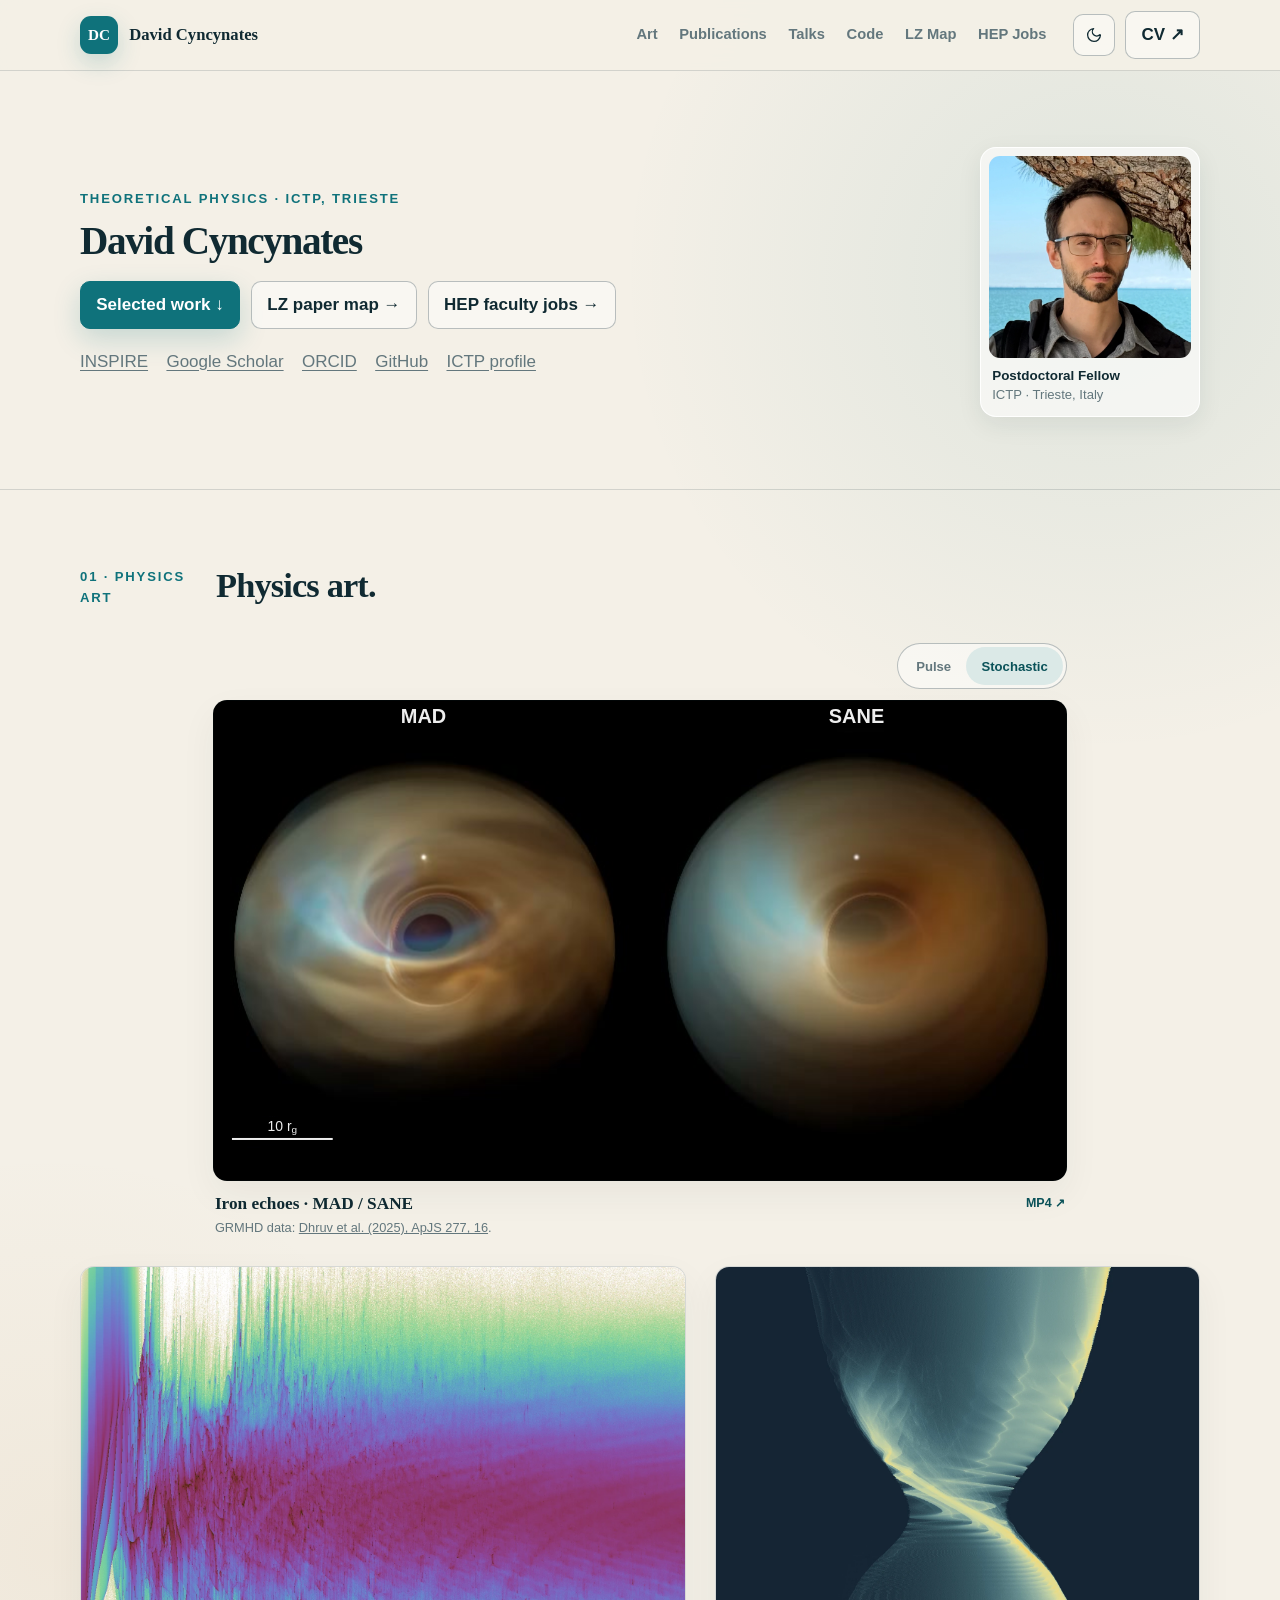
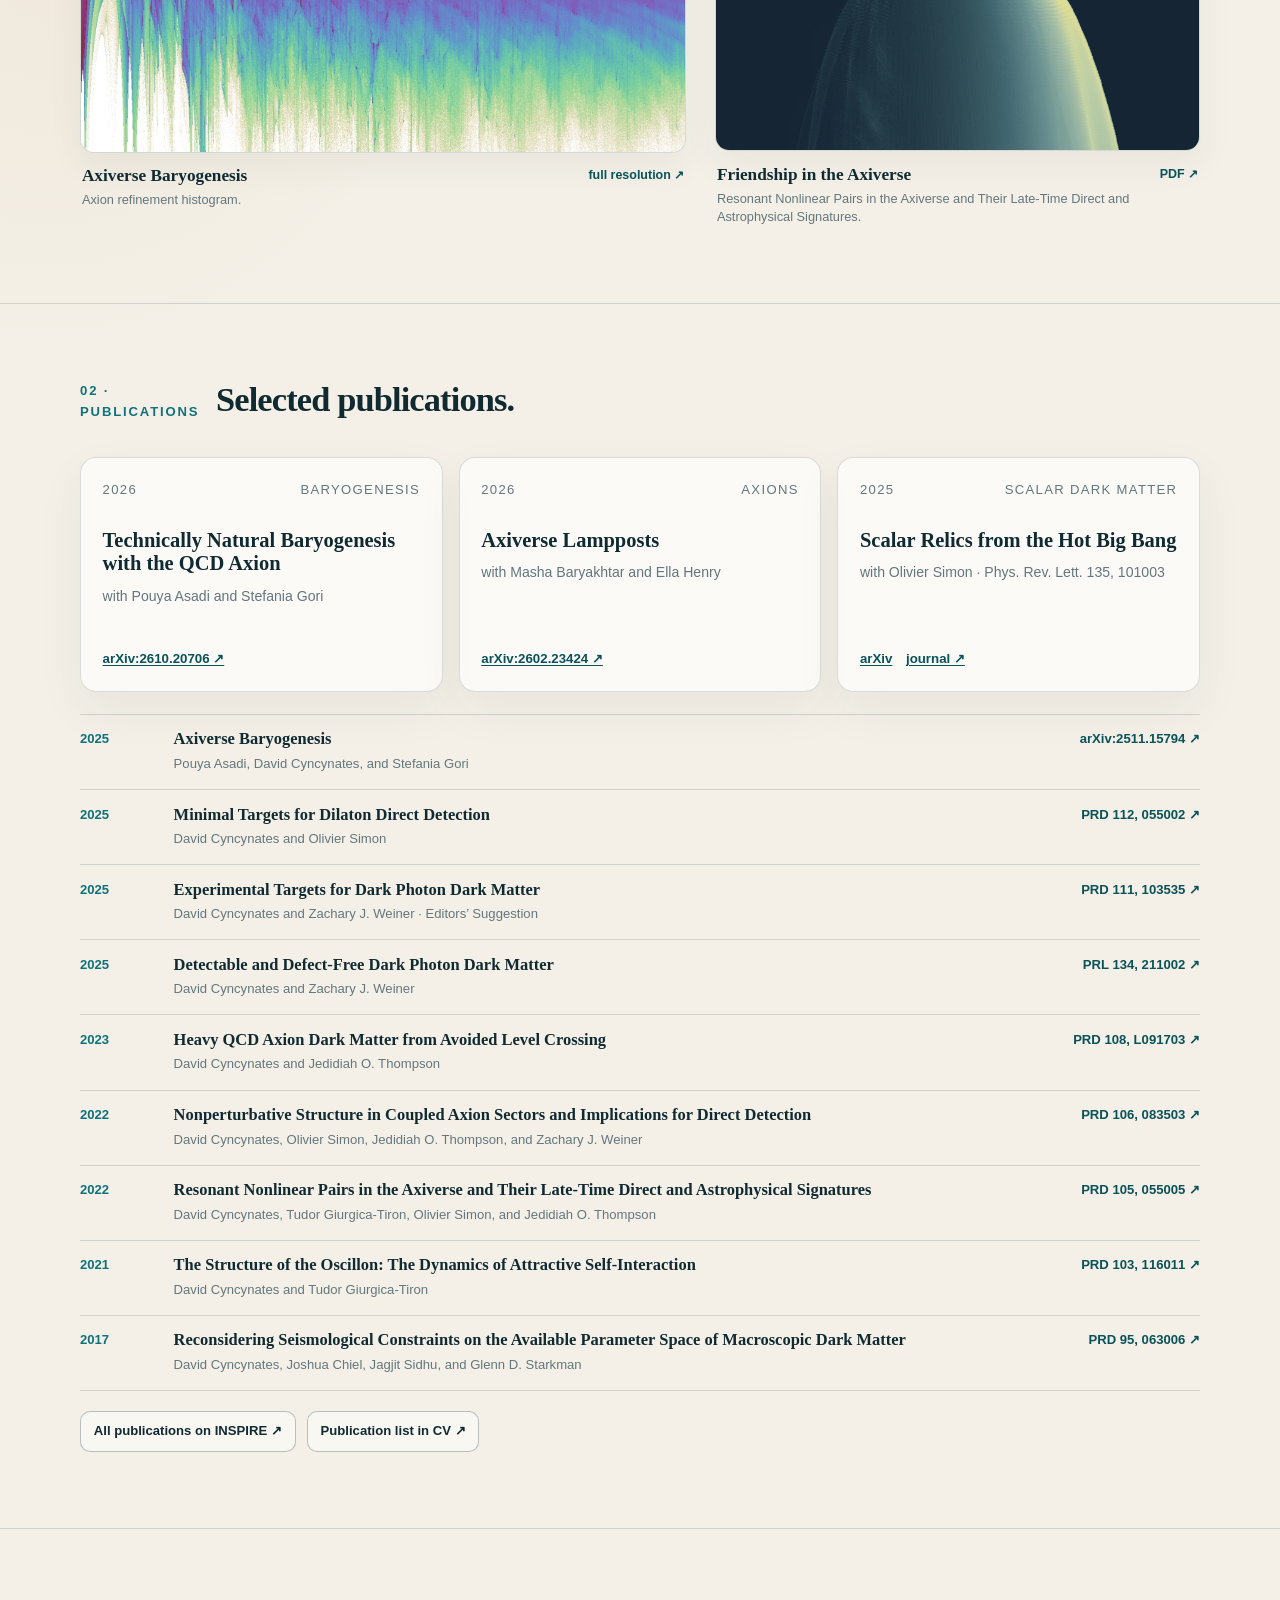
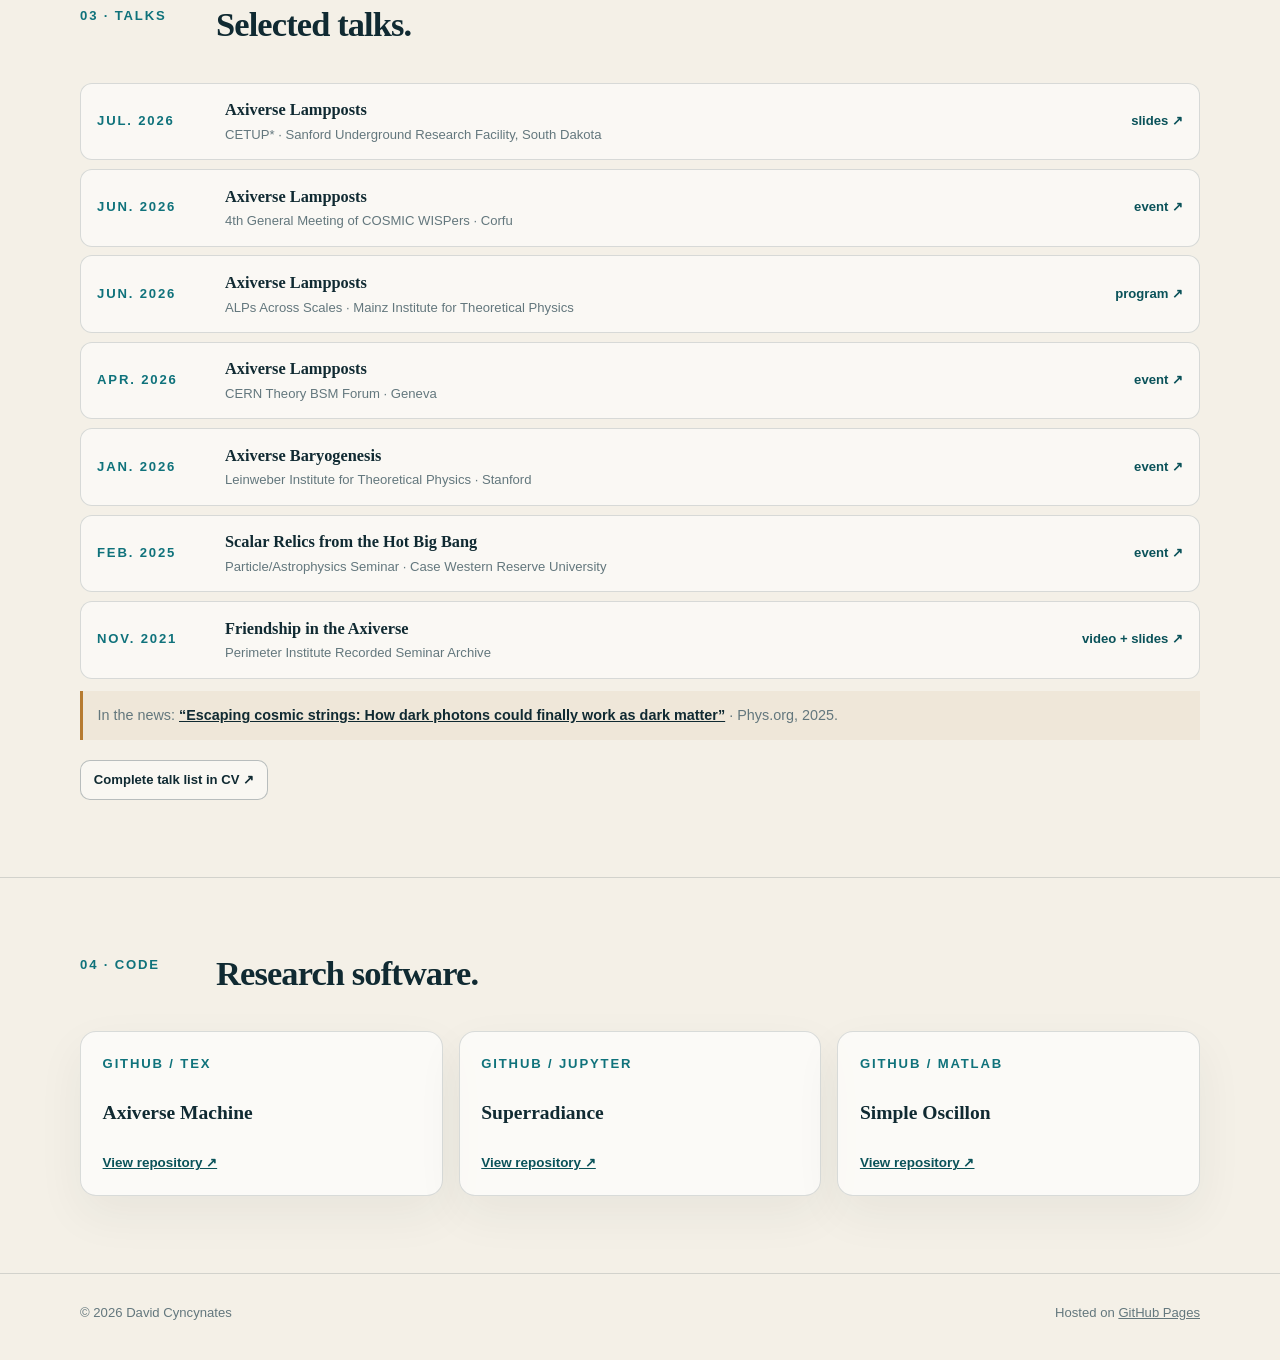
==== index.html @ 467601d5 "Add pulse and stochastic modes to the iron echoes video" ====
<!doctype html>
<html lang="en">
<head>
  <meta charset="utf-8">
  <meta name="viewport" content="width=device-width, initial-scale=1">
  <meta name="description" content="David Cyncynates — theoretical physicist at ICTP. Publications, talks, research software, and the LZ Paper Map.">
  <meta name="theme-color" content="#f4f0e7" id="theme-color">
  <link rel="canonical" href="https://davidcyncynates.github.io/">
  <title>David Cyncynates · Theoretical Physics</title>
  <link rel="icon" href="data:image/svg+xml,<svg xmlns=%22http://www.w3.org/2000/svg%22 viewBox=%220 0 100 100%22><rect width=%22100%22 height=%22100%22 rx=%2222%22 fill=%22%230f727b%22/><text x=%2250%22 y=%2265%22 text-anchor=%22middle%22 font-size=%2252%22 font-family=%22Georgia,serif%22 fill=%22white%22>DC</text></svg>">

  <meta property="og:title" content="David Cyncynates · Theoretical Physics">
  <meta property="og:description" content="Publications, talks, research software, and the LZ Paper Map.">
  <meta property="og:type" content="website">
  <meta property="og:url" content="https://davidcyncynates.github.io/">

  <script>
    (() => {
      const storageKey = 'davidcyncynates:color-theme';
      const legacyStorageKey = 'lz-paper-map:color-theme';
      let storedTheme = null;

      try {
        storedTheme = window.localStorage.getItem(storageKey);
        if (storedTheme !== 'light' && storedTheme !== 'dark') {
          const legacyTheme = window.localStorage.getItem(legacyStorageKey);
          if (legacyTheme === 'light' || legacyTheme === 'dark') {
            storedTheme = legacyTheme;
            window.localStorage.setItem(storageKey, legacyTheme);
          }
        }
      } catch {}

      const prefersDark = Boolean(window.matchMedia?.('(prefers-color-scheme: dark)').matches);
      const theme = storedTheme === 'light' || storedTheme === 'dark'
        ? storedTheme
        : prefersDark ? 'dark' : 'light';

      document.documentElement.classList.toggle('dark', theme === 'dark');
      document.documentElement.dataset.theme = theme;
      document.documentElement.style.colorScheme = theme;
      document.querySelector('#theme-color')?.setAttribute(
        'content',
        theme === 'dark' ? '#191a18' : '#f4f0e7',
      );
    })();
  </script>

  <style>
    :root {
      --bg: #f4f0e7;
      --surface: #fbfaf6;
      --surface-2: #f7f4ec;
      --text: #102a32;
      --muted: #63777d;
      --accent: #0f727b;
      --accent-dark: #0a5259;
      --accent-fill: #0f727b;
      --accent-fill-hover: #0a5259;
      --accent-soft: #dbe9e7;
      --warm: #b67b31;
      --line: rgba(16, 42, 50, .15);
      --line-strong: rgba(16, 42, 50, .28);
      --shadow: 0 8px 24px rgba(25, 47, 54, .08);
      --cool-glow: rgba(15, 114, 123, .095);
      --warm-glow: rgba(182, 123, 49, .065);
      --header-bg: rgba(244, 240, 231, .92);
      --control-bg: rgba(255,255,255,.48);
      --card-bg: rgba(255,255,255,.65);
      --portrait-bg: rgba(255,255,255,.58);
      --portrait-border: rgba(255,255,255,.92);
      --talk-bg: rgba(255,255,255,.55);
      --art-bg: rgba(255,255,255,.48);
      --warm-soft: rgba(182,123,49,.08);
      --inverse-bg: #102a32;
      --inverse-text: #ffffff;
      --accent-ink: #ffffff;
      --accent-shadow: rgba(15,114,123,.20);
      --card-shadow: 0 18px 48px rgba(28,49,56,.06);
      --art-shadow: 0 14px 36px rgba(28,49,56,.055);
      --preview-blend: multiply;
      --preview-filter: saturate(.82) contrast(.94);
      --preview-text-shadow: 0 1px 9px rgba(244,240,231,.92);
      --feature-preview-opacity: .15;
      --row-preview-opacity: .5;
      --max: 1120px;
      --serif: "Iowan Old Style", "Palatino Linotype", Palatino, Georgia, serif;
      --sans: Inter, ui-sans-serif, -apple-system, BlinkMacSystemFont, "Segoe UI", sans-serif;
      color-scheme: light;
    }

    :root.dark {
      --bg: #191a18;
      --surface: #22231f;
      --surface-2: #292a26;
      --text: #e8e4dc;
      --muted: #aaa69d;
      --accent: #67a9a5;
      --accent-dark: #9ac7c4;
      --accent-fill: #356f6c;
      --accent-fill-hover: #3e7c78;
      --accent-soft: #2e403c;
      --warm: #d0a06a;
      --line: rgba(232, 228, 220, .13);
      --line-strong: rgba(232, 228, 220, .26);
      --shadow: 0 10px 28px rgba(0, 0, 0, .28);
      --cool-glow: rgba(103, 169, 165, .07);
      --warm-glow: rgba(181, 135, 83, .08);
      --header-bg: rgba(25, 26, 24, .92);
      --control-bg: rgba(232,228,220,.055);
      --card-bg: rgba(34,35,31,.78);
      --portrait-bg: rgba(41,42,38,.82);
      --portrait-border: rgba(232,228,220,.13);
      --talk-bg: rgba(41,42,38,.72);
      --art-bg: rgba(41,42,38,.62);
      --warm-soft: rgba(208,160,106,.1);
      --inverse-bg: #d9d4ca;
      --inverse-text: #20211e;
      --accent-ink: #ffffff;
      --accent-shadow: rgba(70,128,124,.18);
      --card-shadow: 0 18px 48px rgba(0,0,0,.16);
      --art-shadow: 0 14px 36px rgba(0,0,0,.15);
      --preview-blend: screen;
      --preview-filter: invert(1) hue-rotate(180deg) saturate(.76) contrast(.9);
      --preview-text-shadow: 0 1px 10px rgba(25,26,24,.96);
      --feature-preview-opacity: .12;
      --row-preview-opacity: .34;
      color-scheme: dark;
    }

    * { box-sizing: border-box; }
    html { scroll-behavior: smooth; scroll-padding-top: 92px; background: var(--bg); }
    body {
      margin: 0;
      min-width: 320px;
      color: var(--text);
      background:
        radial-gradient(circle at 86% 6%, var(--cool-glow), transparent 30rem),
        radial-gradient(circle at 4% 34%, var(--warm-glow), transparent 25rem),
        var(--bg);
      font-family: var(--sans);
      font-size: 17px;
      line-height: 1.58;
      -webkit-font-smoothing: antialiased;
    }

    a { color: inherit; }
    img { display: block; max-width: 100%; }
    ::selection { background: var(--accent-soft); }

    .shell { width: min(calc(100% - 40px), var(--max)); margin: 0 auto; }
    .skip-link {
      position: fixed; z-index: 1000; left: 1rem; top: -5rem;
      padding: .7rem 1rem; border-radius: .7rem; background: var(--inverse-bg); color: var(--inverse-text);
      text-decoration: none; transition: top .2s ease;
    }
    .skip-link:focus { top: 1rem; }

    .site-header {
      position: sticky; top: 0; z-index: 50;
      border-bottom: 1px solid var(--line);
      background: var(--header-bg);
      backdrop-filter: blur(16px) saturate(130%);
      -webkit-backdrop-filter: blur(16px) saturate(130%);
    }
    .header-inner {
      min-height: 70px; display: flex; align-items: center; justify-content: space-between; gap: 1.5rem;
    }
    .brand { display: inline-flex; align-items: center; gap: .7rem; text-decoration: none; font-family: var(--serif); font-weight: 700; font-size: 1.04rem; }
    .brand-mark {
      width: 38px; height: 38px; display: grid; place-items: center; border-radius: 11px;
      background: var(--accent-fill); color: var(--accent-ink); font-family: var(--serif); font-size: .95rem;
      box-shadow: 0 9px 24px var(--accent-shadow);
    }
    .nav-wrap { display: flex; align-items: center; gap: 1.65rem; }
    nav { display: flex; align-items: center; gap: 1.35rem; }
    .header-actions { display: flex; align-items: center; gap: .65rem; }
    nav a { color: var(--muted); text-decoration: none; font-size: .92rem; font-weight: 700; }
    nav a:hover, nav a:focus-visible { color: var(--accent); }

    .cv-button, .button {
      display: inline-flex; align-items: center; justify-content: center; gap: .45rem;
      min-height: 44px; padding: .62rem .95rem; border: 1px solid var(--line-strong);
      border-radius: 10px; background: var(--control-bg); color: var(--text);
      text-decoration: none; font-weight: 760; transition: transform .18s ease, border-color .18s ease, background .18s ease;
    }
    .cv-button:hover, .button:hover { transform: translateY(-2px); border-color: var(--accent); }
    .button.primary { color: var(--accent-ink); background: var(--accent-fill); border-color: var(--accent-fill); box-shadow: 0 10px 28px var(--accent-shadow); }
    .button.primary:hover { background: var(--accent-fill-hover); }
    .button.small { min-height: 40px; padding: .56rem .8rem; border-radius: 10px; font-size: .82rem; }

    .theme-toggle {
      position: relative; flex: none; width: 42px; height: 42px; padding: 0;
      border: 1px solid var(--line-strong); border-radius: 10px;
      background: var(--control-bg); color: var(--text); cursor: pointer;
      transition: transform .18s ease, border-color .18s ease, background .18s ease;
    }
    .theme-toggle:hover { transform: translateY(-2px); border-color: var(--accent); }
    .theme-toggle:focus-visible { outline: 2px solid var(--accent); outline-offset: 3px; }
    .theme-icon {
      position: absolute; width: 17px; height: 17px; left: 50%; top: 50%;
      fill: none; stroke: currentColor; stroke-width: 1.8; stroke-linecap: round; stroke-linejoin: round;
      transform: translate(-50%, -50%); transition: opacity .14s ease, transform .18s ease;
    }
    .theme-icon--sun { opacity: 0; transform: translate(-50%, -50%) rotate(-35deg) scale(.7); }
    :root.dark .theme-icon--moon { opacity: 0; transform: translate(-50%, -50%) rotate(35deg) scale(.7); }
    :root.dark .theme-icon--sun { opacity: 1; transform: translate(-50%, -50%) rotate(0) scale(1); }

    .hero { position: relative; overflow: hidden; border-bottom: 1px solid var(--line); }
    .hero-inner {
      position: relative; z-index: 1; padding: 4.75rem 0 4.5rem;
      display: grid; grid-template-columns: minmax(0, 1fr) 220px; gap: clamp(2.5rem, 6vw, 5rem); align-items: center;
    }
    .eyebrow, .section-index, .tag, .talk-date, .code-label {
      color: var(--accent); text-transform: uppercase; letter-spacing: .14em; font-weight: 800; font-size: .82rem;
    }
    h1, h2, h3, p { margin-top: 0; }
    h1 {
      margin: .8rem 0 0; font-family: var(--serif); font-size: clamp(2.2rem, 4vw, 2.45rem);
      line-height: .98; letter-spacing: -.035em; font-weight: 700;
    }
    .hero-actions { display: flex; flex-wrap: wrap; gap: .7rem; margin: 1.25rem 0 1.2rem; }
    .profile-links { display: flex; flex-wrap: wrap; gap: .65rem 1.15rem; }
    .profile-links a { color: var(--muted); text-underline-offset: .2em; }
    .profile-links a:hover { color: var(--accent); }

    .portrait-area { position: relative; width: 220px; max-width: 100%; justify-self: center; }
    .portrait-card {
      width: 100%; padding: 8px 8px 11px; border-radius: 16px;
      background: var(--portrait-bg); border: 1px solid var(--portrait-border); box-shadow: var(--shadow);
    }
    .portrait-card img { width: 100%; height: auto; aspect-ratio: 1 / 1; object-fit: cover; border-radius: 11px; }
    .portrait-meta { padding: .65rem .2rem 0; }
    .portrait-meta strong { display: block; font-size: .84rem; line-height: 1.2; }
    .portrait-meta span { display: block; color: var(--muted); font-size: .82rem; }

    .section { padding: clamp(3.75rem, 6vw, 5rem) 0; border-bottom: 1px solid var(--line); }
    .section-head { display: grid; grid-template-columns: 116px minmax(0, 1fr); gap: 1.25rem; margin-bottom: 2rem; }
    .section-title-wrap h2 {
      margin-bottom: .45rem; font-family: var(--serif); font-size: clamp(1.75rem, 3vw, 2.15rem); line-height: 1.08; letter-spacing: -.025em;
    }
    .feature-grid, .code-grid { display: grid; grid-template-columns: repeat(3, minmax(0,1fr)); gap: 1rem; }
    .feature-paper, .code-card {
      min-height: 220px; padding: 1.35rem; border: 1px solid var(--line); border-radius: 16px;
      background: var(--card-bg); box-shadow: var(--card-shadow);
    }
    .code-card h3 { margin: 1.8rem 0 .5rem; font-family: var(--serif); font-size: 1.22rem; line-height: 1.16; }

    .feature-paper { position: relative; isolation: isolate; min-height: 235px; overflow: hidden; display: flex; flex-direction: column; }
    .feature-paper > :not(.paper-image-layer), .publication > :not(.paper-image-layer) { position: relative; z-index: 1; }
    .feature-top { display: flex; justify-content: space-between; gap: 1rem; color: var(--muted); font-size: .82rem; text-transform: uppercase; letter-spacing: .1em; }
    .feature-paper h3 { margin: 1.75rem 0 .55rem; font-family: var(--serif); font-size: 1.28rem; line-height: 1.15; }
    .feature-paper h3 a { text-decoration: none; }
    .feature-paper h3 a:hover { color: var(--accent); }
    .feature-paper p { color: var(--muted); font-size: .88rem; }
    .paper-links { margin-top: auto; display: flex; gap: .85rem; position: relative; z-index: 1; }
    .paper-links a { color: var(--accent-dark); font-size: .83rem; font-weight: 800; text-underline-offset: .18em; }

    .publication-list { margin-top: 1.35rem; border-top: 1px solid var(--line); }
    .publication {
      display: grid; grid-template-columns: 72px minmax(0,1fr) auto; gap: 1.35rem; align-items: start;
      position: relative; isolation: isolate; overflow: hidden; padding: .9rem 0; border-bottom: 1px solid var(--line);
    }
    .pub-year { color: var(--accent); font-size: .82rem; font-weight: 800; }
    .pub-title { margin: 0 0 .25rem; font-family: var(--serif); font-size: 1.03rem; line-height: 1.25; }
    .pub-title a { text-decoration: none; }
    .pub-title a:hover { color: var(--accent); }
    .pub-authors { margin: 0; color: var(--muted); font-size: .82rem; }
    .journal-link { white-space: nowrap; font-size: .82rem; font-weight: 800; color: var(--accent-dark); text-decoration: none; }
    .journal-link:hover { text-decoration: underline; text-underline-offset: .2em; }
    .section-actions { display: flex; flex-wrap: wrap; gap: .7rem; margin-top: 1.25rem; }

    .paper-image-layer {
      position: absolute; z-index: 0; inset: 0; overflow: hidden; opacity: 0; pointer-events: none;
      transition: opacity .42s ease;
    }
    .paper-image-layer img {
      width: 100%; height: 100%; object-fit: cover; object-position: var(--preview-position, 50% 50%);
      transform: scale(1.08); filter: var(--preview-filter); mix-blend-mode: var(--preview-blend);
    }
    .preview-natural-scale .paper-image-layer img { transform: scale(1); }
    .feature-paper.is-preview-visible .paper-image-layer { opacity: var(--feature-preview-opacity); }
    .publication .paper-image-layer {
      inset: 0 0 0 50%;
      -webkit-mask-image: linear-gradient(to right, transparent 0%, rgba(0,0,0,.35) 38%, #000 88%);
      mask-image: linear-gradient(to right, transparent 0%, rgba(0,0,0,.35) 38%, #000 88%);
    }
    .publication .paper-image-layer img { transform: scale(1.02); }
    .publication.is-preview-visible .paper-image-layer { opacity: var(--row-preview-opacity); }
    .publication.is-preview-visible .pub-title,
    .publication.is-preview-visible .pub-authors,
    .publication.is-preview-visible .journal-link { text-shadow: var(--preview-text-shadow); }

    .art-grid {
      display: grid; grid-template-columns: minmax(0, 1.25fr) minmax(0, 1fr);
      gap: clamp(1.15rem, 2.5vw, 1.8rem); align-items: start;
    }
    .art-piece { min-width: 0; margin: 0; }
    .art-media {
      display: block; overflow: hidden; border: 1px solid var(--line); border-radius: 14px;
      background: var(--art-bg); box-shadow: var(--art-shadow);
      transition: border-color .18s ease;
    }
    .art-media:hover, .art-media:focus-visible { border-color: var(--accent); }
    .art-media:focus-visible { outline: 2px solid var(--accent); outline-offset: 3px; }
    .art-media img { width: 100%; height: auto; }
    .art-media--friendship img { transform: scale(1.02); }
    .art-piece--video { grid-column: 1 / -1; width: min(100%, 854px); justify-self: center; }
    .art-video-switch {
      width: fit-content; margin: 0 0 .65rem auto; padding: 3px;
      border: 1px solid var(--line-strong); border-radius: 999px; background: var(--control-bg);
    }
    .art-video-switch:not([hidden]) { display: flex; }
    .art-video-switch button {
      min-height: 38px; padding: .35rem .95rem; border: 0; border-radius: 999px;
      background: transparent; color: var(--muted); font: 600 .82rem var(--sans); cursor: pointer;
      transition: background-color .18s ease, color .18s ease;
    }
    .art-video-switch button:hover { color: var(--text); }
    .art-video-switch button[aria-pressed="true"] { background: var(--accent-soft); color: var(--accent-dark); }
    .art-video-switch button:focus-visible { outline: 2px solid var(--accent); outline-offset: 2px; }
    .art-video { position: relative; background: #000; }
    .art-video video { display: block; width: 100%; height: auto; aspect-ratio: 854 / 480; }
    .art-video[role="button"] { cursor: pointer; }
    .art-video[role="button"] video { pointer-events: none; }
    .art-video-annotations { position: absolute; inset: 0; width: 100%; height: 100%; pointer-events: none; }
    .art-video video[controls] + .art-video-annotations { display: none; }
    .art-caption {
      display: grid; grid-template-columns: minmax(0,1fr) auto; gap: .8rem;
      align-items: start; padding: .85rem .12rem 0;
    }
    .art-caption h3 { margin: 0; font-family: var(--serif); font-size: 1.08rem; line-height: 1.2; }
    .art-caption h3 a { text-decoration: none; }
    .art-caption h3 a:hover { color: var(--accent); }
    .art-caption p { max-width: 42rem; margin: .28rem 0 0; color: var(--muted); font-size: .8rem; line-height: 1.42; }
    .art-file-link { color: var(--accent-dark); font-size: .78rem; font-weight: 800; text-decoration: none; white-space: nowrap; }
    .art-file-link:hover { text-decoration: underline; text-underline-offset: .2em; }

    .talks-list { display: grid; gap: .55rem; }
    .talk {
      display: grid; grid-template-columns: 108px minmax(0,1fr) auto; gap: 1.25rem; align-items: center;
      padding: .85rem 1rem; border: 1px solid var(--line); border-radius: 12px; background: var(--talk-bg);
    }
    .talk h3 { margin: 0 0 .12rem; font-family: var(--serif); font-size: 1.02rem; }
    .talk p { margin: 0; color: var(--muted); font-size: .82rem; }
    .talk-link { color: var(--accent-dark); text-decoration: none; font-weight: 850; font-size: .82rem; white-space: nowrap; }
    .talk-link:hover { text-decoration: underline; text-underline-offset: .2em; }
    .media-note { margin-top: .8rem; padding: .8rem .9rem; border-left: 3px solid var(--warm); background: var(--warm-soft); color: var(--muted); font-size: .9rem; }
    .media-note a { color: var(--text); font-weight: 750; }

    .code-card { min-height: 165px; display: flex; flex-direction: column; }
    .code-card h3 { margin: 1.7rem 0 .5rem; }
    .code-card a { margin-top: auto; color: var(--accent-dark); font-size: .84rem; font-weight: 850; }

    footer { padding: 1.8rem 0 2.25rem; color: var(--muted); font-size: .82rem; }
    .footer-inner { display: flex; justify-content: space-between; gap: 1rem; }

    @media (max-width: 920px) {
      nav { display: none; }
      .hero-inner { min-height: auto; grid-template-columns: 1fr; padding-top: 4.25rem; }
      .portrait-area { display: none; }
      .feature-grid, .code-grid { grid-template-columns: 1fr; }
      .art-grid { grid-template-columns: 1fr; }
      .art-piece--square { width: min(100%, 720px); }
      .feature-paper, .code-card { min-height: 190px; }
      .section-head { grid-template-columns: 1fr; gap: .65rem; }
      .publication { grid-template-columns: 60px minmax(0,1fr); }
      .journal-link { grid-column: 2; }
      .paper-image-layer { display: none; }
    }

    @media (max-width: 650px) {
      body { font-size: 16px; }
      .shell { width: min(calc(100% - 28px), var(--max)); }
      .header-inner { min-height: 68px; }
      .brand > span:last-child { display: none; }
      .brand-mark { width: 39px; height: 39px; border-radius: 12px; }
      .theme-toggle { width: 44px; height: 44px; }
      .cv-button { min-height: 44px; padding: .62rem .85rem; }
      .hero-inner { padding: 3.5rem 0 3.75rem; }
      h1 { font-size: clamp(2.1rem, 10vw, 2.35rem); line-height: .98; }
      .section { padding: 3.5rem 0; }
      .section-title-wrap h2 { font-size: 2rem; }
      .talk { grid-template-columns: 1fr; gap: .25rem; padding: 1rem; }
      .talk-link { margin-top: .35rem; }
      .publication { grid-template-columns: 1fr; gap: .25rem; }
      .journal-link { grid-column: 1; margin-top: .2rem; }
      .footer-inner { flex-direction: column; }
    }

    @media (prefers-reduced-motion: reduce) {
      html { scroll-behavior: auto; }
      *, *::before, *::after { transition: none !important; }
    }
  </style>

  <script type="application/ld+json">
  {
    "@context": "https://schema.org",
    "@type": "Person",
    "name": "David Cyncynates",
    "jobTitle": "Postdoctoral Fellow",
    "affiliation": {"@type": "Organization", "name": "The Abdus Salam International Centre for Theoretical Physics"},
    "url": "https://davidcyncynates.github.io/",
    "sameAs": [
      "https://inspirehep.net/authors/1503335",
      "https://scholar.google.com/citations?hl=en&user=8DublWEAAAAJ",
      "https://orcid.org/0000-0002-2660-8407",
      "https://github.com/DavidCyncynates",
      "https://www.ictp.it/member/david-c-e-cyncynates-0"
    ]
  }
  </script>
</head>
<body id="top">
  <a class="skip-link" href="#content">Skip to content</a>

  <header class="site-header">
    <div class="shell header-inner">
      <a class="brand" href="#top" aria-label="David Cyncynates home">
        <span class="brand-mark" aria-hidden="true">DC</span>
        <span>David Cyncynates</span>
      </a>
      <div class="nav-wrap">
        <nav aria-label="Primary navigation">
          <a href="#physics-art">Art</a>
          <a href="#publications">Publications</a>
          <a href="#talks">Talks</a>
          <a href="#software">Code</a>
          <a href="/lz-paper-map/">LZ Map</a>
          <a href="/hep-jobs/">HEP Jobs</a>
        </nav>
        <div class="header-actions">
          <button class="theme-toggle" type="button" aria-label="Dark mode">
            <svg class="theme-icon theme-icon--moon" viewBox="0 0 24 24" aria-hidden="true">
              <path d="M20.99 12.49A9 9 0 1 1 11.51 3a6 6 0 0 0 8.67 8.67c.35-.22.83 0 .81.82Z"></path>
            </svg>
            <svg class="theme-icon theme-icon--sun" viewBox="0 0 24 24" aria-hidden="true">
              <circle cx="12" cy="12" r="4"></circle>
              <path d="M12 2v2M12 20v2M4.93 4.93l1.41 1.41M17.66 17.66l1.41 1.41M2 12h2M20 12h2M6.34 17.66l-1.41 1.41M19.07 4.93l-1.41 1.41"></path>
            </svg>
          </button>
          <a class="cv-button" href="Cyncynates_CV.pdf" target="_blank" rel="noopener">CV ↗</a>
        </div>
      </div>
    </div>
  </header>

  <main id="content">
    <section class="hero" aria-labelledby="hero-title">
      <div class="shell hero-inner">
        <div>
          <div class="eyebrow">Theoretical physics · ICTP, Trieste</div>
          <h1 id="hero-title">David Cyncynates</h1>
          <div class="hero-actions">
            <a class="button primary" href="#publications">Selected work ↓</a>
            <a class="button" href="/lz-paper-map/">LZ paper map →</a>
            <a class="button" href="/hep-jobs/">HEP faculty jobs →</a>
          </div>
          <div class="profile-links" aria-label="Research profiles">
            <a href="https://inspirehep.net/authors/1503335" target="_blank" rel="noopener noreferrer">INSPIRE</a>
            <a href="https://scholar.google.com/citations?hl=en&amp;user=8DublWEAAAAJ" target="_blank" rel="noopener noreferrer">Google Scholar</a>
            <a href="https://orcid.org/0000-0002-2660-8407" target="_blank" rel="noopener noreferrer">ORCID</a>
            <a href="https://github.com/DavidCyncynates" target="_blank" rel="noopener noreferrer">GitHub</a>
            <a href="https://www.ictp.it/member/david-c-e-cyncynates-0" target="_blank" rel="noopener noreferrer">ICTP profile</a>
          </div>
        </div>

        <div class="portrait-area" aria-label="Portrait and current position">
          <div class="portrait-card">
            <img src="assets/david-cyncynates-portrait.webp" alt="Portrait of David Cyncynates" width="1296" height="1296">
            <div class="portrait-meta">
              <div><strong>Postdoctoral Fellow</strong><span>ICTP · Trieste, Italy</span></div>
            </div>
          </div>
        </div>
      </div>
    </section>

    <section class="section" id="physics-art">
      <div class="shell">
        <div class="section-head">
          <div class="section-index">01 · Physics art</div>
          <div class="section-title-wrap">
            <h2>Physics art.</h2>
          </div>
        </div>

        <div class="art-grid">
          <figure class="art-piece art-piece--video" id="iron-echoes">
            <div class="art-video-switch" role="group" aria-label="Iron echo illumination" hidden>
              <button type="button" data-video-mode="pulse" aria-pressed="false" aria-controls="iron-echo-video"
                data-video-src="assets/physics-art/gaussian-iron-echoes.mp4?v=20f399b9f70b"
                data-video-poster="assets/physics-art/gaussian-iron-echoes.jpg?v=20f399b9f70b"
                data-video-label="Gaussian pulse iron echoes">Pulse</button>
              <button type="button" data-video-mode="stochastic" aria-pressed="true" aria-controls="iron-echo-video"
                data-video-src="assets/physics-art/stochastic-iron-echoes.mp4?v=977332b31327"
                data-video-poster="assets/physics-art/stochastic-iron-echoes.jpg?v=977332b31327"
                data-video-label="Stochastic iron echoes">Stochastic</button>
            </div>
            <div class="art-media art-video" data-hover-video>
              <video id="iron-echo-video" controls muted loop playsinline preload="none" width="854" height="480"
                poster="assets/physics-art/stochastic-iron-echoes.jpg?v=977332b31327"
                aria-label="Stochastic iron echoes: side-by-side MAD and SANE animation, with a scale bar of ten gravitational radii">
                <source src="assets/physics-art/stochastic-iron-echoes.mp4?v=977332b31327" type="video/mp4">
                <a href="assets/physics-art/stochastic-iron-echoes.mp4?v=977332b31327">Open the video</a>.
              </video>
              <svg class="art-video-annotations" viewBox="0 0 854 480" aria-hidden="true" focusable="false">
                <g fill="#000">
                  <rect x="184" y="4" width="52" height="23"/>
                  <rect x="613" y="4" width="62" height="23"/>
                  <rect x="14" y="417" width="110" height="27"/>
                </g>
                <g fill="#eee" font-family="Arial, Helvetica, sans-serif" text-anchor="middle">
                  <text x="210" y="22" font-size="20" font-weight="700">MAD</text>
                  <text x="644" y="22" font-size="20" font-weight="700">SANE</text>
                  <text x="68.5" y="431" font-size="14">10 r<tspan dy="2.5" font-size="10">g</tspan></text>
                </g>
                <rect x="18" y="438" width="101" height="2" fill="#eee"/>
              </svg>
            </div>
            <figcaption class="art-caption">
              <div>
                <h3>Iron echoes · MAD / SANE</h3>
                <p>GRMHD data: <a href="https://ui.adsabs.harvard.edu/abs/2025ApJS..277...16D/abstract" target="_blank" rel="noopener noreferrer">Dhruv et al. (2025), ApJS 277, 16</a>.</p>
              </div>
              <a class="art-file-link" href="assets/physics-art/stochastic-iron-echoes.mp4?v=977332b31327" target="_blank" rel="noopener">MP4 ↗</a>
            </figcaption>
          </figure>

          <figure class="art-piece">
            <a class="art-media" href="assets/physics-art/axiverse-baryogenesis.png" target="_blank" rel="noopener" aria-label="Open the Axiverse Baryogenesis figure at full resolution">
              <img src="assets/physics-art/axiverse-baryogenesis.webp" alt="Abstract scientific visualization in cyan, green, violet, and magenta, with a broad horizontal band and dense vertical streaks" width="1597" height="1280" loading="lazy" decoding="async">
            </a>
            <figcaption class="art-caption">
              <div>
                <h3><a href="https://arxiv.org/abs/2511.15794" target="_blank" rel="noopener noreferrer">Axiverse Baryogenesis</a></h3>
                <p>Axion refinement histogram.</p>
              </div>
              <a class="art-file-link" href="assets/physics-art/axiverse-baryogenesis.png" target="_blank" rel="noopener">full resolution ↗</a>
            </figcaption>
          </figure>

          <figure class="art-piece art-piece--square">
            <a class="art-media art-media--friendship" href="assets/physics-art/friendship-in-the-axiverse.pdf" target="_blank" rel="noopener" aria-label="Open the Friendship in the Axiverse figure as a PDF">
              <img src="assets/physics-art/friendship-in-the-axiverse.webp" alt="Pale cyan and yellow oscillatory ribbons cross in an hourglass-like form against a dark navy field" width="1570" height="1570" loading="lazy" decoding="async">
            </a>
            <figcaption class="art-caption">
              <div>
                <h3><a href="https://arxiv.org/abs/2109.09755" target="_blank" rel="noopener noreferrer">Friendship in the Axiverse</a></h3>
                <p>Resonant Nonlinear Pairs in the Axiverse and Their Late-Time Direct and Astrophysical Signatures.</p>
              </div>
              <a class="art-file-link" href="assets/physics-art/friendship-in-the-axiverse.pdf" target="_blank" rel="noopener">PDF ↗</a>
            </figcaption>
          </figure>
        </div>
      </div>
    </section>

    <section class="section" id="publications">
      <div class="shell">
        <div class="section-head">
          <div class="section-index">02 · Publications</div>
          <div class="section-title-wrap">
            <h2>Selected publications.</h2>
          </div>
        </div>

        <div class="feature-grid">
          <article class="feature-paper preview-natural-scale" data-paper-preview="assets/physics-art/axiverse-baryogenesis.webp">
            <div class="feature-top"><span>2026</span><span>Baryogenesis</span></div>
            <h3><a href="https://arxiv.org/abs/2610.20706" target="_blank" rel="noopener noreferrer">Technically Natural Baryogenesis with the QCD Axion</a></h3>
            <p>with Pouya Asadi and Stefania Gori</p>
            <div class="paper-links"><a href="https://arxiv.org/abs/2610.20706" target="_blank" rel="noopener noreferrer">arXiv:2610.20706 ↗</a></div>
          </article>
          <article class="feature-paper" data-paper-preview="assets/paper-previews/2602.23424.webp" data-preview-position="50% 54%">
            <div class="feature-top"><span>2026</span><span>Axions</span></div>
            <h3><a href="https://arxiv.org/abs/2602.23424" target="_blank" rel="noopener noreferrer">Axiverse Lampposts</a></h3>
            <p>with Masha Baryakhtar and Ella Henry</p>
            <div class="paper-links"><a href="https://arxiv.org/abs/2602.23424" target="_blank" rel="noopener noreferrer">arXiv:2602.23424 ↗</a></div>
          </article>
          <article class="feature-paper" data-paper-preview="assets/paper-previews/2410.22409.webp" data-preview-position="50% 42%">
            <div class="feature-top"><span>2025</span><span>Scalar dark matter</span></div>
            <h3><a href="https://arxiv.org/abs/2410.22409" target="_blank" rel="noopener noreferrer">Scalar Relics from the Hot Big Bang</a></h3>
            <p>with Olivier Simon · Phys. Rev. Lett. 135, 101003</p>
            <div class="paper-links">
              <a href="https://arxiv.org/abs/2410.22409" target="_blank" rel="noopener noreferrer">arXiv</a>
              <a href="https://link.aps.org/doi/10.1103/wjt8-9dh9" target="_blank" rel="noopener noreferrer">journal ↗</a>
            </div>
          </article>
        </div>

        <div class="publication-list" aria-label="Publication list">
          <article class="publication" data-paper-preview="assets/paper-previews/2511.15794.webp">
            <div class="pub-year">2025</div>
            <div><h3 class="pub-title"><a href="https://arxiv.org/abs/2511.15794" target="_blank" rel="noopener noreferrer">Axiverse Baryogenesis</a></h3><p class="pub-authors">Pouya Asadi, David Cyncynates, and Stefania Gori</p></div>
            <a class="journal-link" href="https://arxiv.org/abs/2511.15794" target="_blank" rel="noopener noreferrer">arXiv:2511.15794 ↗</a>
          </article>
          <article class="publication" data-paper-preview="assets/paper-previews/2408.16816.webp" data-preview-position="50% 52%">
            <div class="pub-year">2025</div>
            <div><h3 class="pub-title"><a href="https://arxiv.org/abs/2408.16816" target="_blank" rel="noopener noreferrer">Minimal Targets for Dilaton Direct Detection</a></h3><p class="pub-authors">David Cyncynates and Olivier Simon</p></div>
            <a class="journal-link" href="https://link.aps.org/doi/10.1103/8mc9-6cmr" target="_blank" rel="noopener noreferrer">PRD 112, 055002 ↗</a>
          </article>
          <article class="publication" data-paper-preview="assets/paper-previews/2410.14774.webp" data-preview-position="50% 52%">
            <div class="pub-year">2025</div>
            <div><h3 class="pub-title"><a href="https://arxiv.org/abs/2410.14774" target="_blank" rel="noopener noreferrer">Experimental Targets for Dark Photon Dark Matter</a></h3><p class="pub-authors">David Cyncynates and Zachary J. Weiner · Editors’ Suggestion</p></div>
            <a class="journal-link" href="https://link.aps.org/doi/10.1103/PhysRevD.111.103535" target="_blank" rel="noopener noreferrer">PRD 111, 103535 ↗</a>
          </article>
          <article class="publication" data-paper-preview="assets/paper-previews/2310.18397.webp">
            <div class="pub-year">2025</div>
            <div><h3 class="pub-title"><a href="https://arxiv.org/abs/2310.18397" target="_blank" rel="noopener noreferrer">Detectable and Defect-Free Dark Photon Dark Matter</a></h3><p class="pub-authors">David Cyncynates and Zachary J. Weiner</p></div>
            <a class="journal-link" href="https://link.aps.org/doi/10.1103/PhysRevLett.134.211002" target="_blank" rel="noopener noreferrer">PRL 134, 211002 ↗</a>
          </article>
          <article class="publication" data-paper-preview="assets/paper-previews/2306.04678.webp" data-preview-position="50% 28%">
            <div class="pub-year">2023</div>
            <div><h3 class="pub-title"><a href="https://arxiv.org/abs/2306.04678" target="_blank" rel="noopener noreferrer">Heavy QCD Axion Dark Matter from Avoided Level Crossing</a></h3><p class="pub-authors">David Cyncynates and Jedidiah O. Thompson</p></div>
            <a class="journal-link" href="https://link.aps.org/doi/10.1103/PhysRevD.108.L091703" target="_blank" rel="noopener noreferrer">PRD 108, L091703 ↗</a>
          </article>
          <article class="publication" data-paper-preview="assets/paper-previews/2208.05501.webp" data-preview-position="50% 72%">
            <div class="pub-year">2022</div>
            <div><h3 class="pub-title"><a href="https://arxiv.org/abs/2208.05501" target="_blank" rel="noopener noreferrer">Nonperturbative Structure in Coupled Axion Sectors and Implications for Direct Detection</a></h3><p class="pub-authors">David Cyncynates, Olivier Simon, Jedidiah O. Thompson, and Zachary J. Weiner</p></div>
            <a class="journal-link" href="https://link.aps.org/doi/10.1103/PhysRevD.106.083503" target="_blank" rel="noopener noreferrer">PRD 106, 083503 ↗</a>
          </article>
          <article class="publication" data-paper-preview="assets/paper-previews/2109.09755.webp" data-preview-position="50% 26%">
            <div class="pub-year">2022</div>
            <div><h3 class="pub-title"><a href="https://arxiv.org/abs/2109.09755" target="_blank" rel="noopener noreferrer">Resonant Nonlinear Pairs in the Axiverse and Their Late-Time Direct and Astrophysical Signatures</a></h3><p class="pub-authors">David Cyncynates, Tudor Giurgica-Tiron, Olivier Simon, and Jedidiah O. Thompson</p></div>
            <a class="journal-link" href="https://link.aps.org/doi/10.1103/PhysRevD.105.055005" target="_blank" rel="noopener noreferrer">PRD 105, 055005 ↗</a>
          </article>
          <article class="publication" data-paper-preview="assets/paper-previews/2104.02069.webp">
            <div class="pub-year">2021</div>
            <div><h3 class="pub-title"><a href="https://arxiv.org/abs/2104.02069" target="_blank" rel="noopener noreferrer">The Structure of the Oscillon: The Dynamics of Attractive Self-Interaction</a></h3><p class="pub-authors">David Cyncynates and Tudor Giurgica-Tiron</p></div>
            <a class="journal-link" href="https://link.aps.org/doi/10.1103/PhysRevD.103.116011" target="_blank" rel="noopener noreferrer">PRD 103, 116011 ↗</a>
          </article>
          <article class="publication" data-paper-preview="assets/paper-previews/1610.09680.webp" data-preview-position="50% 56%">
            <div class="pub-year">2017</div>
            <div><h3 class="pub-title"><a href="https://arxiv.org/abs/1610.09680" target="_blank" rel="noopener noreferrer">Reconsidering Seismological Constraints on the Available Parameter Space of Macroscopic Dark Matter</a></h3><p class="pub-authors">David Cyncynates, Joshua Chiel, Jagjit Sidhu, and Glenn D. Starkman</p></div>
            <a class="journal-link" href="https://link.aps.org/doi/10.1103/PhysRevD.95.063006" target="_blank" rel="noopener noreferrer">PRD 95, 063006 ↗</a>
          </article>
        </div>

        <div class="section-actions">
          <a class="button small" href="https://inspirehep.net/authors/1503335" target="_blank" rel="noopener noreferrer">All publications on INSPIRE ↗</a>
          <a class="button small" href="Cyncynates_CV.pdf#page=1" target="_blank" rel="noopener">Publication list in CV ↗</a>
        </div>
      </div>
    </section>

    <section class="section" id="talks">
      <div class="shell">
        <div class="section-head">
          <div class="section-index">03 · Talks</div>
          <div class="section-title-wrap">
            <h2>Selected talks.</h2>
          </div>
        </div>

        <div class="talks-list">
          <article class="talk"><div class="talk-date">Jul. 2026</div><div><h3>Axiverse Lampposts</h3><p>CETUP* · Sanford Underground Research Facility, South Dakota</p></div><a class="talk-link" href="https://indico.sanfordlab.org/event/176/contributions/3021/attachments/1413/3570/CETUP2026.pdf" target="_blank" rel="noopener noreferrer">slides ↗</a></article>
          <article class="talk"><div class="talk-date">Jun. 2026</div><div><h3>Axiverse Lampposts</h3><p>4th General Meeting of COSMIC WISPers · Corfu</p></div><a class="talk-link" href="https://agenda.infn.it/event/49759/contributions/296014/" target="_blank" rel="noopener noreferrer">event ↗</a></article>
          <article class="talk"><div class="talk-date">Jun. 2026</div><div><h3>Axiverse Lampposts</h3><p>ALPs Across Scales · Mainz Institute for Theoretical Physics</p></div><a class="talk-link" href="https://indico.mitp.uni-mainz.de/event/444/timetable/" target="_blank" rel="noopener noreferrer">program ↗</a></article>
          <article class="talk"><div class="talk-date">Apr. 2026</div><div><h3>Axiverse Lampposts</h3><p>CERN Theory BSM Forum · Geneva</p></div><a class="talk-link" href="https://indico.cern.ch/event/1664078/" target="_blank" rel="noopener noreferrer">event ↗</a></article>
          <article class="talk"><div class="talk-date">Jan. 2026</div><div><h3>Axiverse Baryogenesis</h3><p>Leinweber Institute for Theoretical Physics · Stanford</p></div><a class="talk-link" href="https://sitp.stanford.edu/events/axiverse-baryogenesis" target="_blank" rel="noopener noreferrer">event ↗</a></article>
          <article class="talk"><div class="talk-date">Feb. 2025</div><div><h3>Scalar Relics from the Hot Big Bang</h3><p>Particle/Astrophysics Seminar · Case Western Reserve University</p></div><a class="talk-link" href="https://physics.case.edu/events/david-cyncynates/" target="_blank" rel="noopener noreferrer">event ↗</a></article>
          <article class="talk"><div class="talk-date">Nov. 2021</div><div><h3>Friendship in the Axiverse</h3><p>Perimeter Institute Recorded Seminar Archive</p></div><a class="talk-link" href="https://pirsa.org/21110044" target="_blank" rel="noopener noreferrer">video + slides ↗</a></article>
        </div>

        <div class="media-note">In the news: <a href="https://phys.org/news/2025-06-cosmic-dark-photons.html" target="_blank" rel="noopener noreferrer">“Escaping cosmic strings: How dark photons could finally work as dark matter”</a> · Phys.org, 2025.</div>
        <div class="section-actions"><a class="button small" href="Cyncynates_CV.pdf#page=2" target="_blank" rel="noopener">Complete talk list in CV ↗</a></div>
      </div>
    </section>

    <section class="section" id="software">
      <div class="shell">
        <div class="section-head">
          <div class="section-index">04 · Code</div>
          <div class="section-title-wrap"><h2>Research software.</h2></div>
        </div>
        <div class="code-grid">
          <article class="code-card"><span class="code-label">GitHub / TeX</span><h3>Axiverse Machine</h3><a href="https://github.com/DavidCyncynates/Axiverse_Machine" target="_blank" rel="noopener noreferrer">View repository ↗</a></article>
          <article class="code-card"><span class="code-label">GitHub / Jupyter</span><h3>Superradiance</h3><a href="https://github.com/DavidCyncynates/Superradiance" target="_blank" rel="noopener noreferrer">View repository ↗</a></article>
          <article class="code-card"><span class="code-label">GitHub / MATLAB</span><h3>Simple Oscillon</h3><a href="https://github.com/SimpleOscillon/Code" target="_blank" rel="noopener noreferrer">View repository ↗</a></article>
        </div>
      </div>
    </section>

  </main>

  <footer>
    <div class="shell footer-inner"><span>© <span id="year">2026</span> David Cyncynates</span><span>Hosted on <a href="https://pages.github.com/" target="_blank" rel="noopener noreferrer">GitHub Pages</a></span></div>
  </footer>

  <script>
    document.getElementById('year').textContent = new Date().getFullYear();

    (() => {
      const storageKey = 'davidcyncynates:color-theme';
      const legacyStorageKey = 'lz-paper-map:color-theme';
      const storageKeys = [storageKey, legacyStorageKey];
      const colorScheme = window.matchMedia?.('(prefers-color-scheme: dark)');
      const themeToggle = document.querySelector('.theme-toggle');
      const themeColor = document.querySelector('#theme-color');

      const readStoredTheme = () => {
        try {
          for (const key of storageKeys) {
            const value = window.localStorage.getItem(key);
            if (value === 'light' || value === 'dark') return value;
          }
        } catch {}
        return null;
      };

      const applyTheme = (theme) => {
        document.documentElement.classList.toggle('dark', theme === 'dark');
        document.documentElement.dataset.theme = theme;
        document.documentElement.style.colorScheme = theme;
        themeColor?.setAttribute('content', theme === 'dark' ? '#191a18' : '#f4f0e7');
        themeToggle?.setAttribute('aria-pressed', String(theme === 'dark'));
        themeToggle?.setAttribute('aria-label', 'Dark mode');
        themeToggle?.setAttribute('title', `Switch to ${theme === 'dark' ? 'light' : 'dark'} mode`);
      };

      const synchronizeTheme = () => {
        const storedTheme = readStoredTheme();
        applyTheme(storedTheme ?? (colorScheme?.matches ? 'dark' : 'light'));
      };

      themeToggle?.addEventListener('click', () => {
        const nextTheme = document.documentElement.classList.contains('dark')
          ? 'light'
          : 'dark';
        applyTheme(nextTheme);
        try {
          for (const key of storageKeys) {
            window.localStorage.setItem(key, nextTheme);
          }
        } catch {}
      });

      const followSystemTheme = () => {
        if (!readStoredTheme()) synchronizeTheme();
      };
      if (colorScheme?.addEventListener) {
        colorScheme.addEventListener('change', followSystemTheme);
      } else {
        colorScheme?.addListener?.(followSystemTheme);
      }
      window.addEventListener('storage', (event) => {
        if (event.key === legacyStorageKey && (event.newValue === 'light' || event.newValue === 'dark')) {
          applyTheme(event.newValue);
          try {
            window.localStorage.setItem(storageKey, event.newValue);
          } catch {}
          return;
        }
        if (event.key === null || event.key === storageKey) synchronizeTheme();
      });

      synchronizeTheme();
    })();

    (() => {
      const canHover = window.matchMedia('(hover: hover) and (pointer: fine) and (min-width: 921px)').matches;
      const papers = document.querySelectorAll('[data-paper-preview]');
      if (!canHover || !papers.length) return;

      papers.forEach((paper) => {
        const layer = document.createElement('div');
        const image = document.createElement('img');
        let imageReady = false;

        layer.className = 'paper-image-layer';
        layer.setAttribute('aria-hidden', 'true');
        image.alt = '';
        image.decoding = 'async';
        image.style.objectPosition = paper.dataset.previewPosition || '50% 50%';
        layer.append(image);
        paper.prepend(layer);

        const reveal = () => {
          const makeVisible = () => {
            if (paper.matches(':hover') || paper.matches(':focus-within')) {
              paper.classList.add('is-preview-visible');
            }
          };

          if (imageReady) {
            makeVisible();
            return;
          }

          image.onload = () => {
            imageReady = true;
            makeVisible();
          };
          image.onerror = () => image.removeAttribute('src');
          image.src = paper.dataset.paperPreview;
          if (image.complete && image.naturalWidth) {
            imageReady = true;
            makeVisible();
          }
        };

        const hide = () => {
          paper.classList.remove('is-preview-visible');
        };

        paper.addEventListener('mouseenter', () => {
          if (!paper.matches(':focus-within')) reveal();
        });
        paper.addEventListener('mouseleave', () => {
          if (!paper.matches(':focus-within')) hide();
        });
        paper.addEventListener('focusin', (event) => {
          if (event.relatedTarget && paper.contains(event.relatedTarget)) return;
          reveal();
        });
        paper.addEventListener('focusout', (event) => {
          if (!paper.contains(event.relatedTarget) && !paper.matches(':hover')) hide();
        });
      });
    })();
  </script>
  <script src="assets/physics-art-video.js?v=4" defer></script>
</body>
</html>
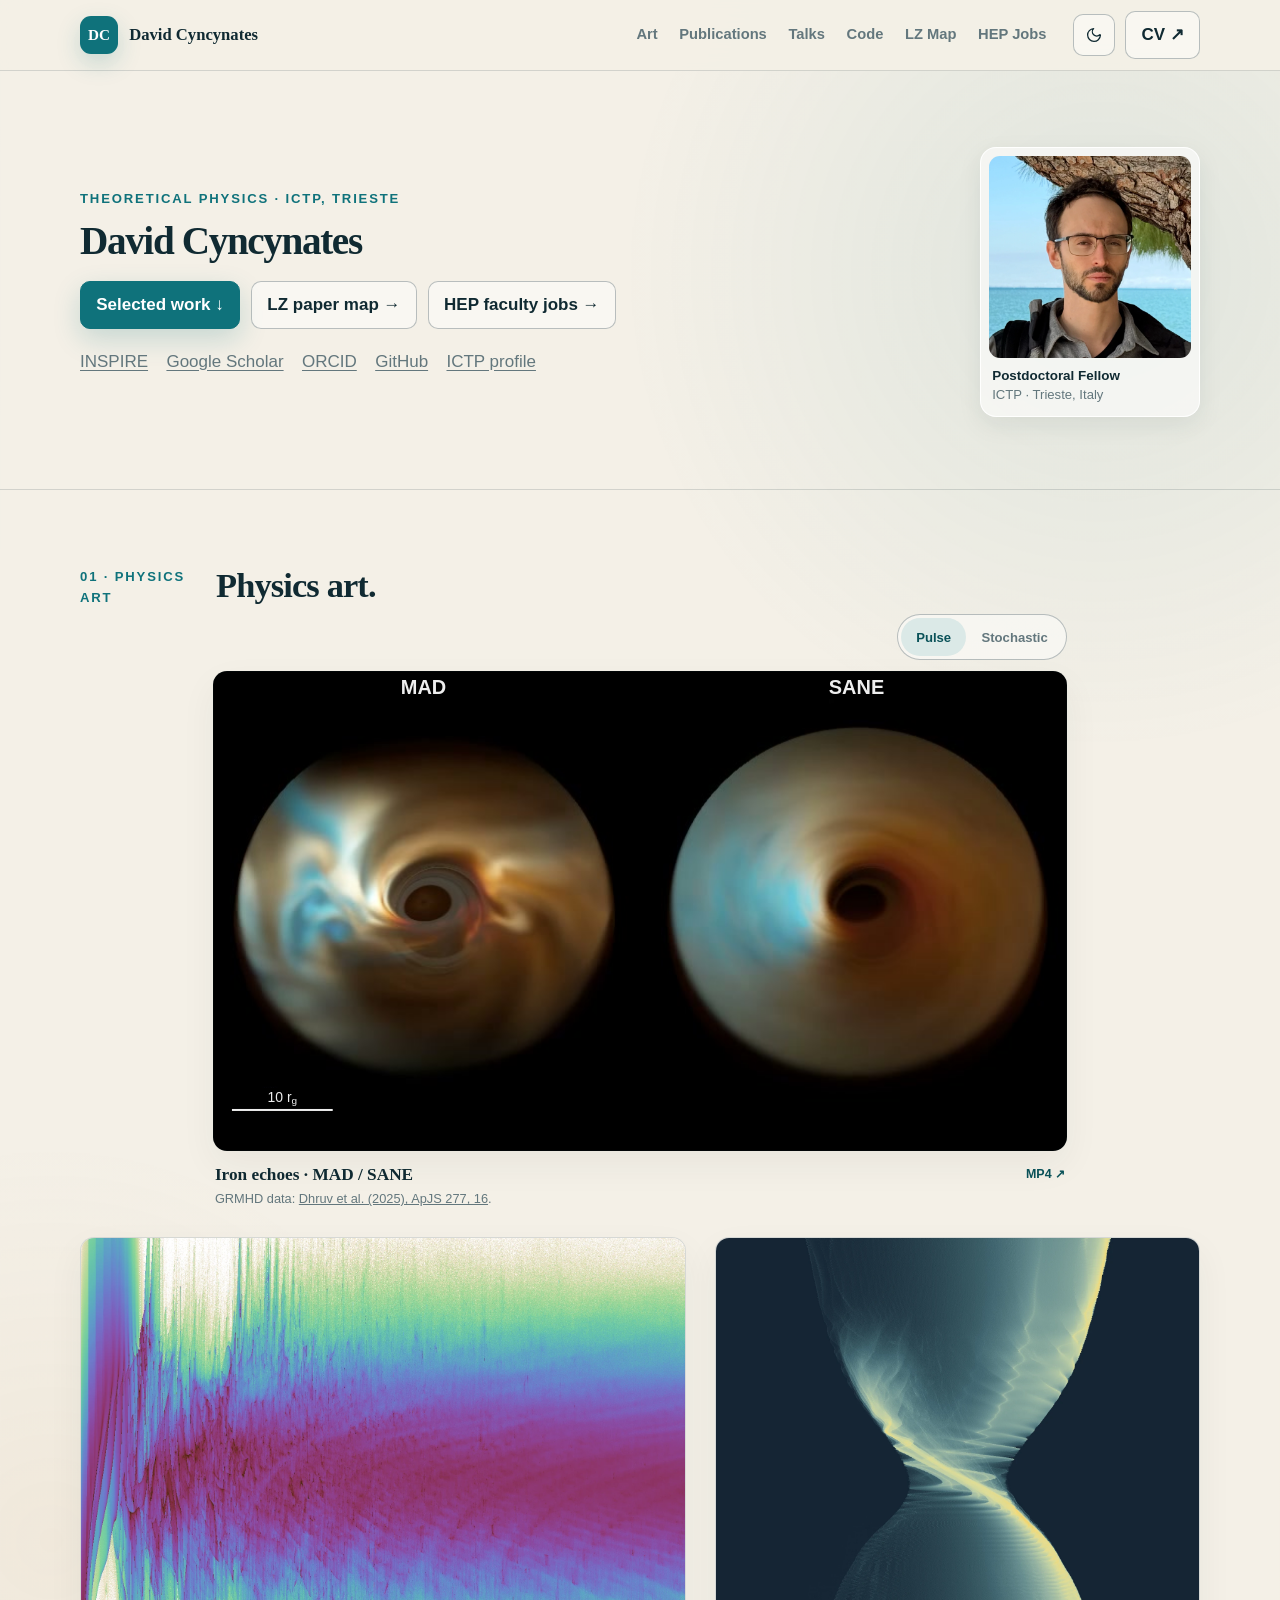
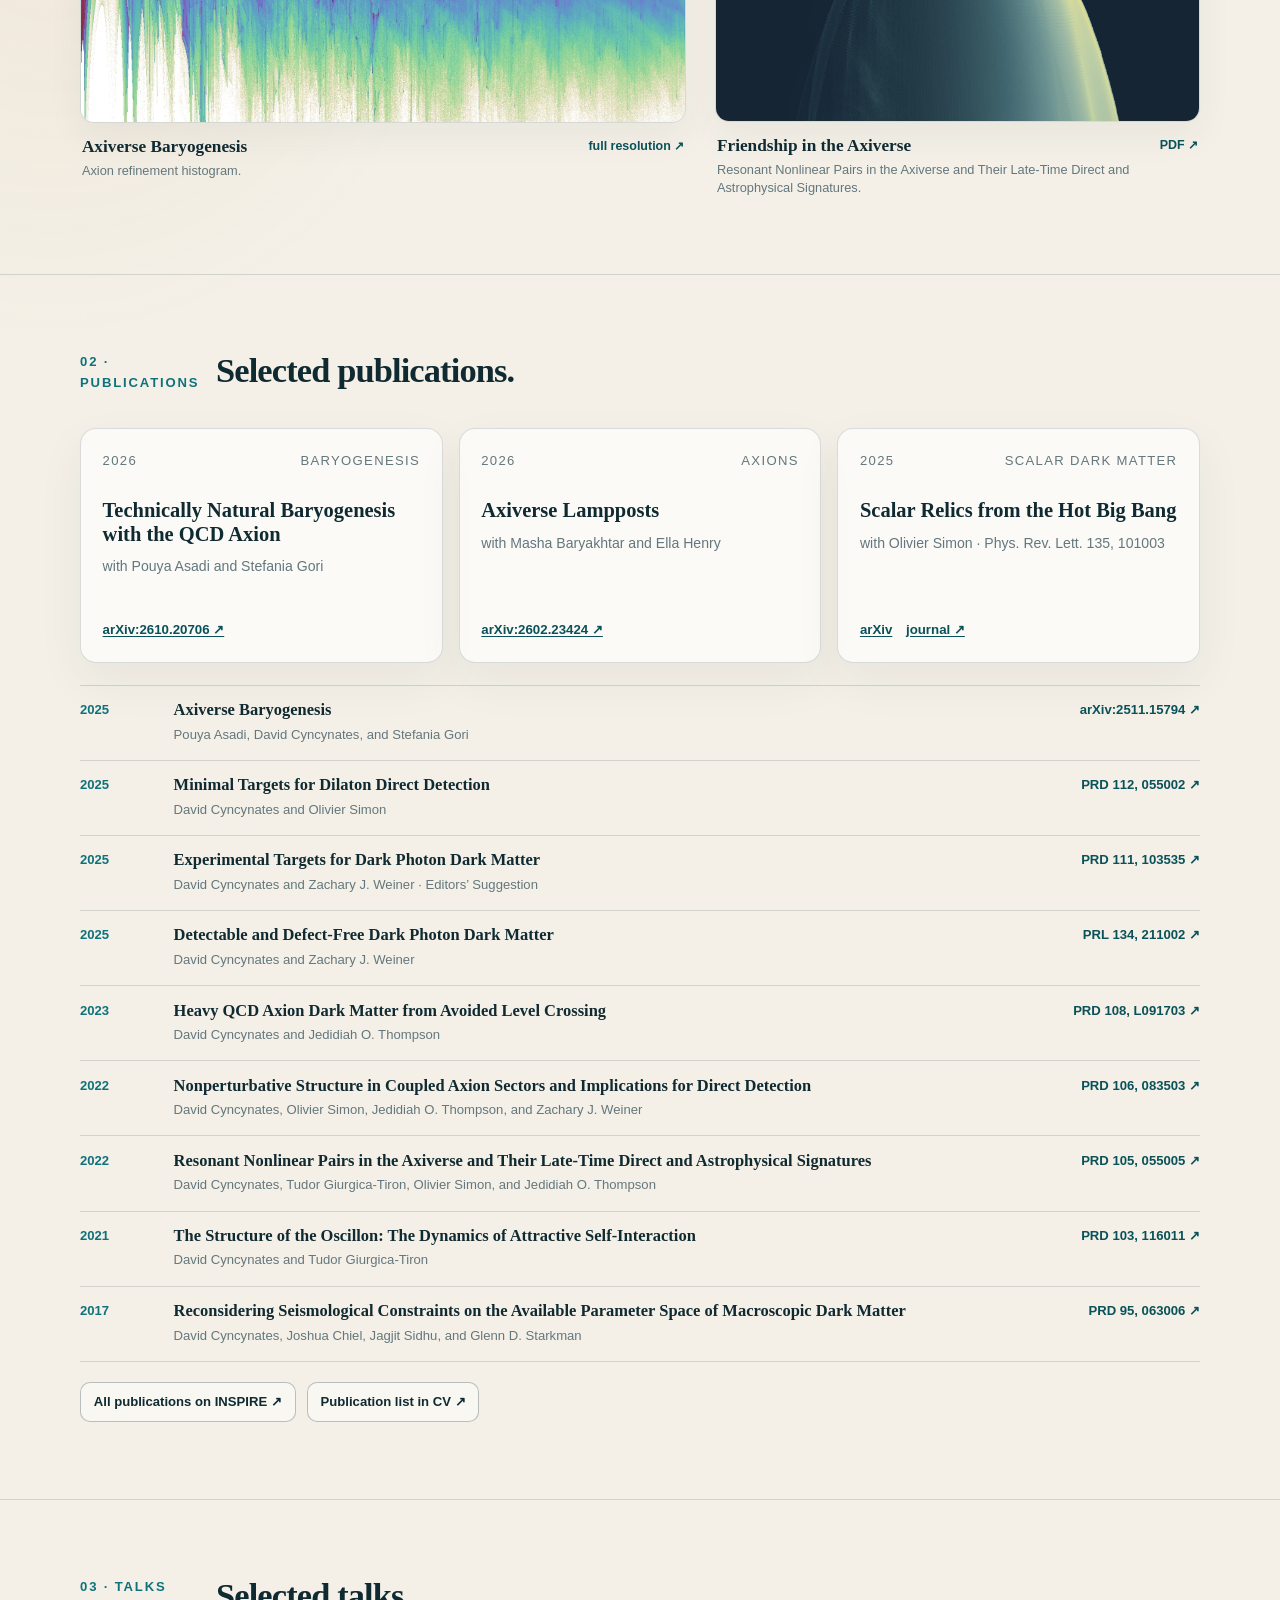
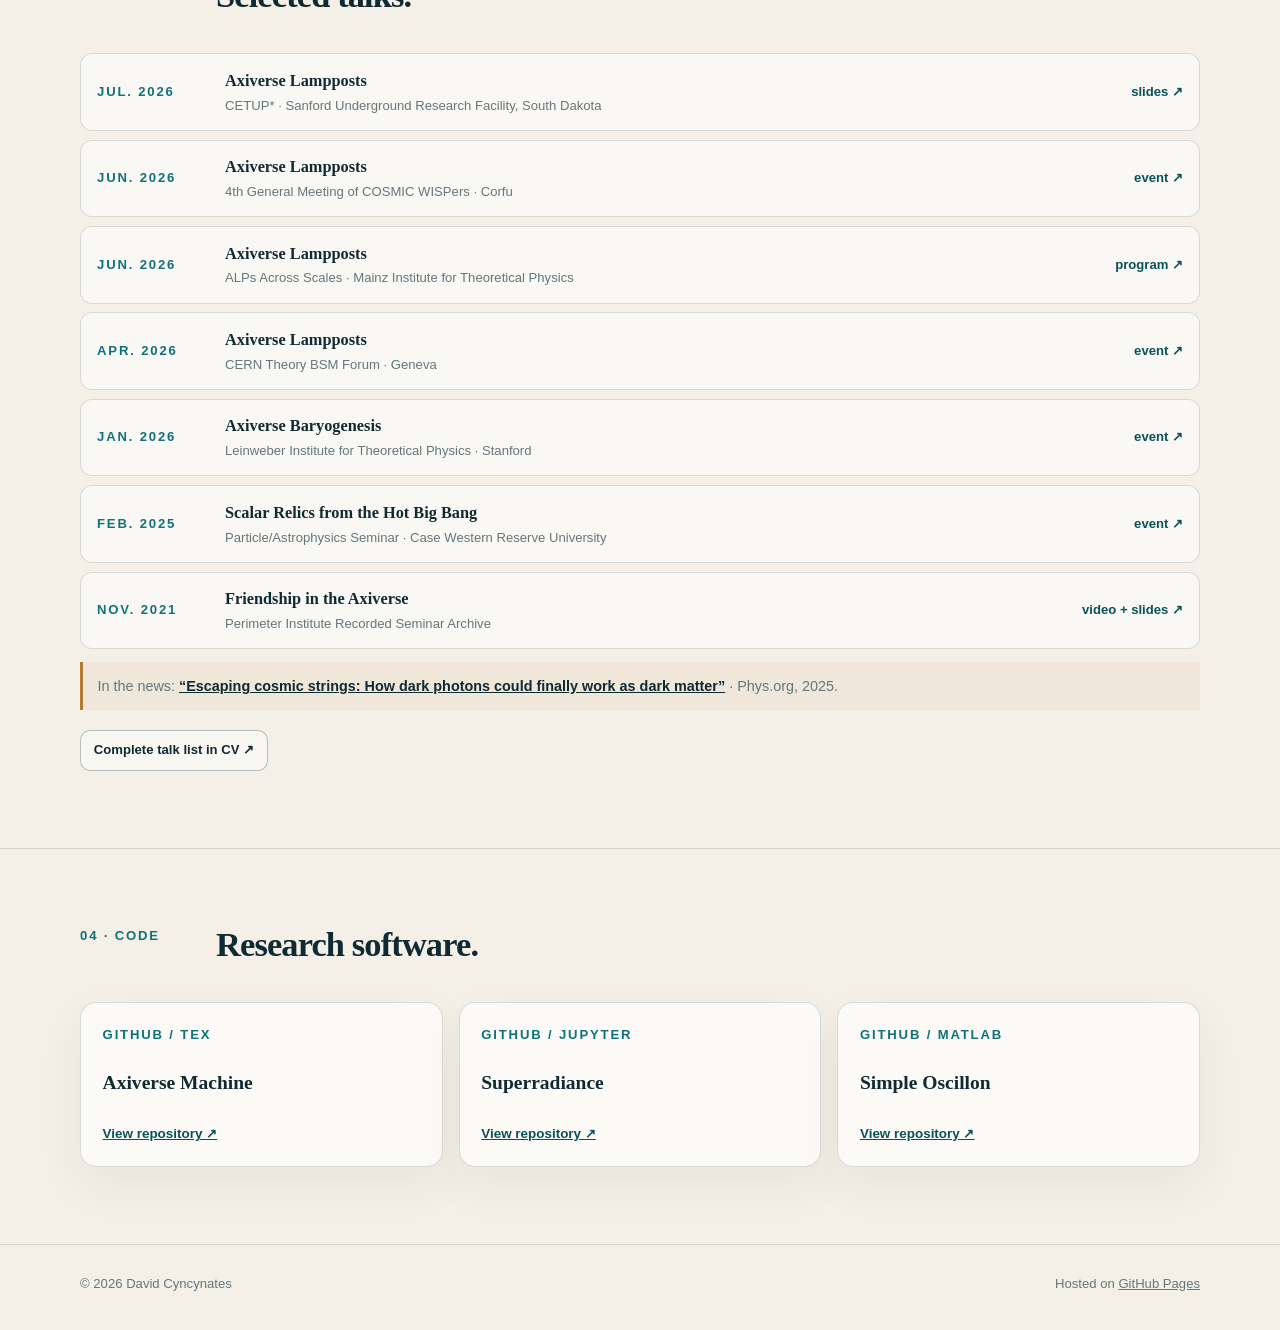
==== commit 9797b21f: "Refine iron echo playback toggles and make pulse the default" ====
--- a/index.html
+++ b/index.html
@@ -306,6 +306,8 @@
     .art-media img { width: 100%; height: auto; }
     .art-media--friendship img { transform: scale(1.02); }
     .art-piece--video { grid-column: 1 / -1; width: min(100%, 854px); justify-self: center; }
+    #physics-art .section-head { margin-bottom: .35rem; }
+    #physics-art .section-title-wrap h2 { margin-bottom: 0; }
     .art-video-switch {
       width: fit-content; margin: 0 0 .65rem auto; padding: 3px;
       border: 1px solid var(--line-strong); border-radius: 999px; background: var(--control-bg);
@@ -489,21 +491,21 @@
         <div class="art-grid">
           <figure class="art-piece art-piece--video" id="iron-echoes">
             <div class="art-video-switch" role="group" aria-label="Iron echo illumination" hidden>
-              <button type="button" data-video-mode="pulse" aria-pressed="false" aria-controls="iron-echo-video"
+              <button type="button" data-video-mode="pulse" aria-pressed="true" aria-controls="iron-echo-video"
                 data-video-src="assets/physics-art/gaussian-iron-echoes.mp4?v=20f399b9f70b"
                 data-video-poster="assets/physics-art/gaussian-iron-echoes.jpg?v=20f399b9f70b"
                 data-video-label="Gaussian pulse iron echoes">Pulse</button>
-              <button type="button" data-video-mode="stochastic" aria-pressed="true" aria-controls="iron-echo-video"
+              <button type="button" data-video-mode="stochastic" aria-pressed="false" aria-controls="iron-echo-video"
                 data-video-src="assets/physics-art/stochastic-iron-echoes.mp4?v=977332b31327"
                 data-video-poster="assets/physics-art/stochastic-iron-echoes.jpg?v=977332b31327"
                 data-video-label="Stochastic iron echoes">Stochastic</button>
             </div>
             <div class="art-media art-video" data-hover-video>
               <video id="iron-echo-video" controls muted loop playsinline preload="none" width="854" height="480"
-                poster="assets/physics-art/stochastic-iron-echoes.jpg?v=977332b31327"
-                aria-label="Stochastic iron echoes: side-by-side MAD and SANE animation, with a scale bar of ten gravitational radii">
-                <source src="assets/physics-art/stochastic-iron-echoes.mp4?v=977332b31327" type="video/mp4">
-                <a href="assets/physics-art/stochastic-iron-echoes.mp4?v=977332b31327">Open the video</a>.
+                poster="assets/physics-art/gaussian-iron-echoes.jpg?v=20f399b9f70b"
+                aria-label="Gaussian pulse iron echoes: side-by-side MAD and SANE animation, with a scale bar of ten gravitational radii">
+                <source src="assets/physics-art/gaussian-iron-echoes.mp4?v=20f399b9f70b" type="video/mp4">
+                <a href="assets/physics-art/gaussian-iron-echoes.mp4?v=20f399b9f70b">Open the video</a>.
               </video>
               <svg class="art-video-annotations" viewBox="0 0 854 480" aria-hidden="true" focusable="false">
                 <g fill="#000">
@@ -524,7 +526,7 @@
                 <h3>Iron echoes · MAD / SANE</h3>
                 <p>GRMHD data: <a href="https://ui.adsabs.harvard.edu/abs/2025ApJS..277...16D/abstract" target="_blank" rel="noopener noreferrer">Dhruv et al. (2025), ApJS 277, 16</a>.</p>
               </div>
-              <a class="art-file-link" href="assets/physics-art/stochastic-iron-echoes.mp4?v=977332b31327" target="_blank" rel="noopener">MP4 ↗</a>
+              <a class="art-file-link" href="assets/physics-art/gaussian-iron-echoes.mp4?v=20f399b9f70b" target="_blank" rel="noopener">MP4 ↗</a>
             </figcaption>
           </figure>
 
@@ -821,6 +823,6 @@
       });
     })();
   </script>
-  <script src="assets/physics-art-video.js?v=4" defer></script>
+  <script src="assets/physics-art-video.js?v=5" defer></script>
 </body>
 </html>
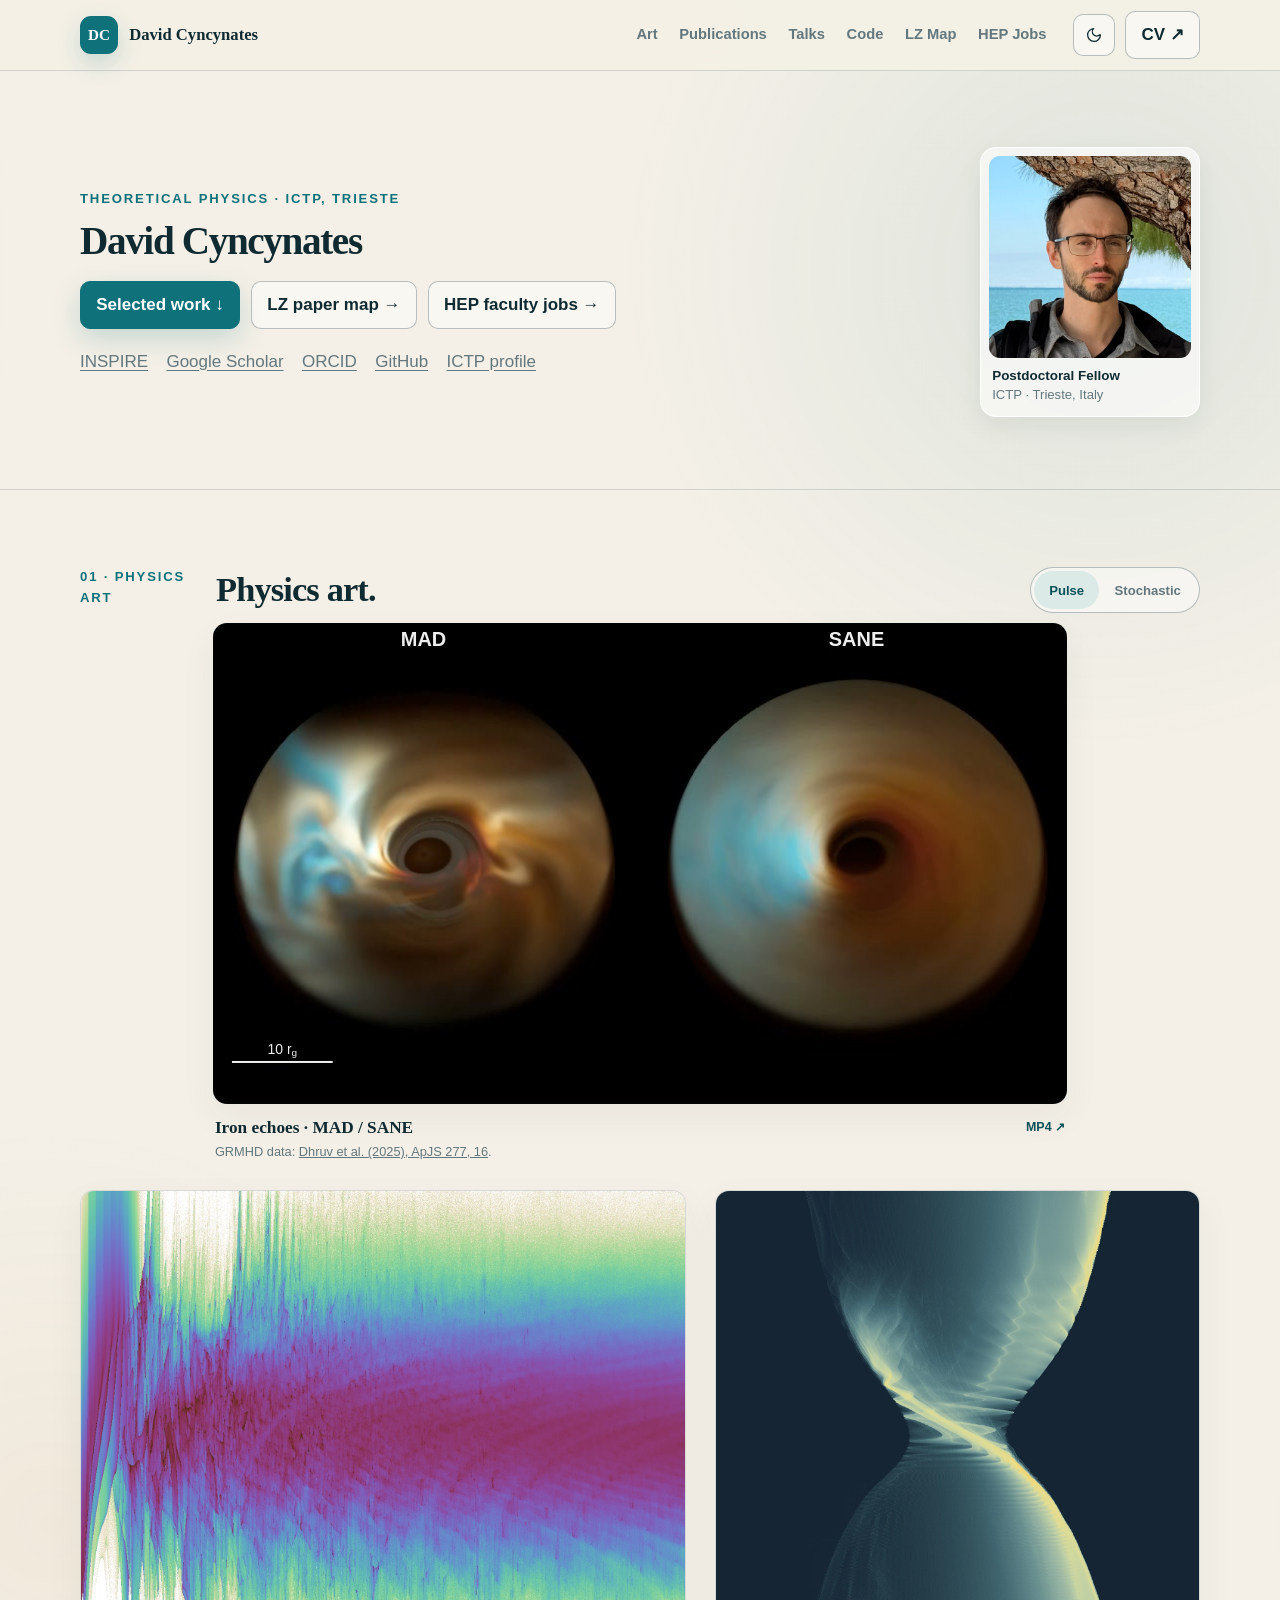
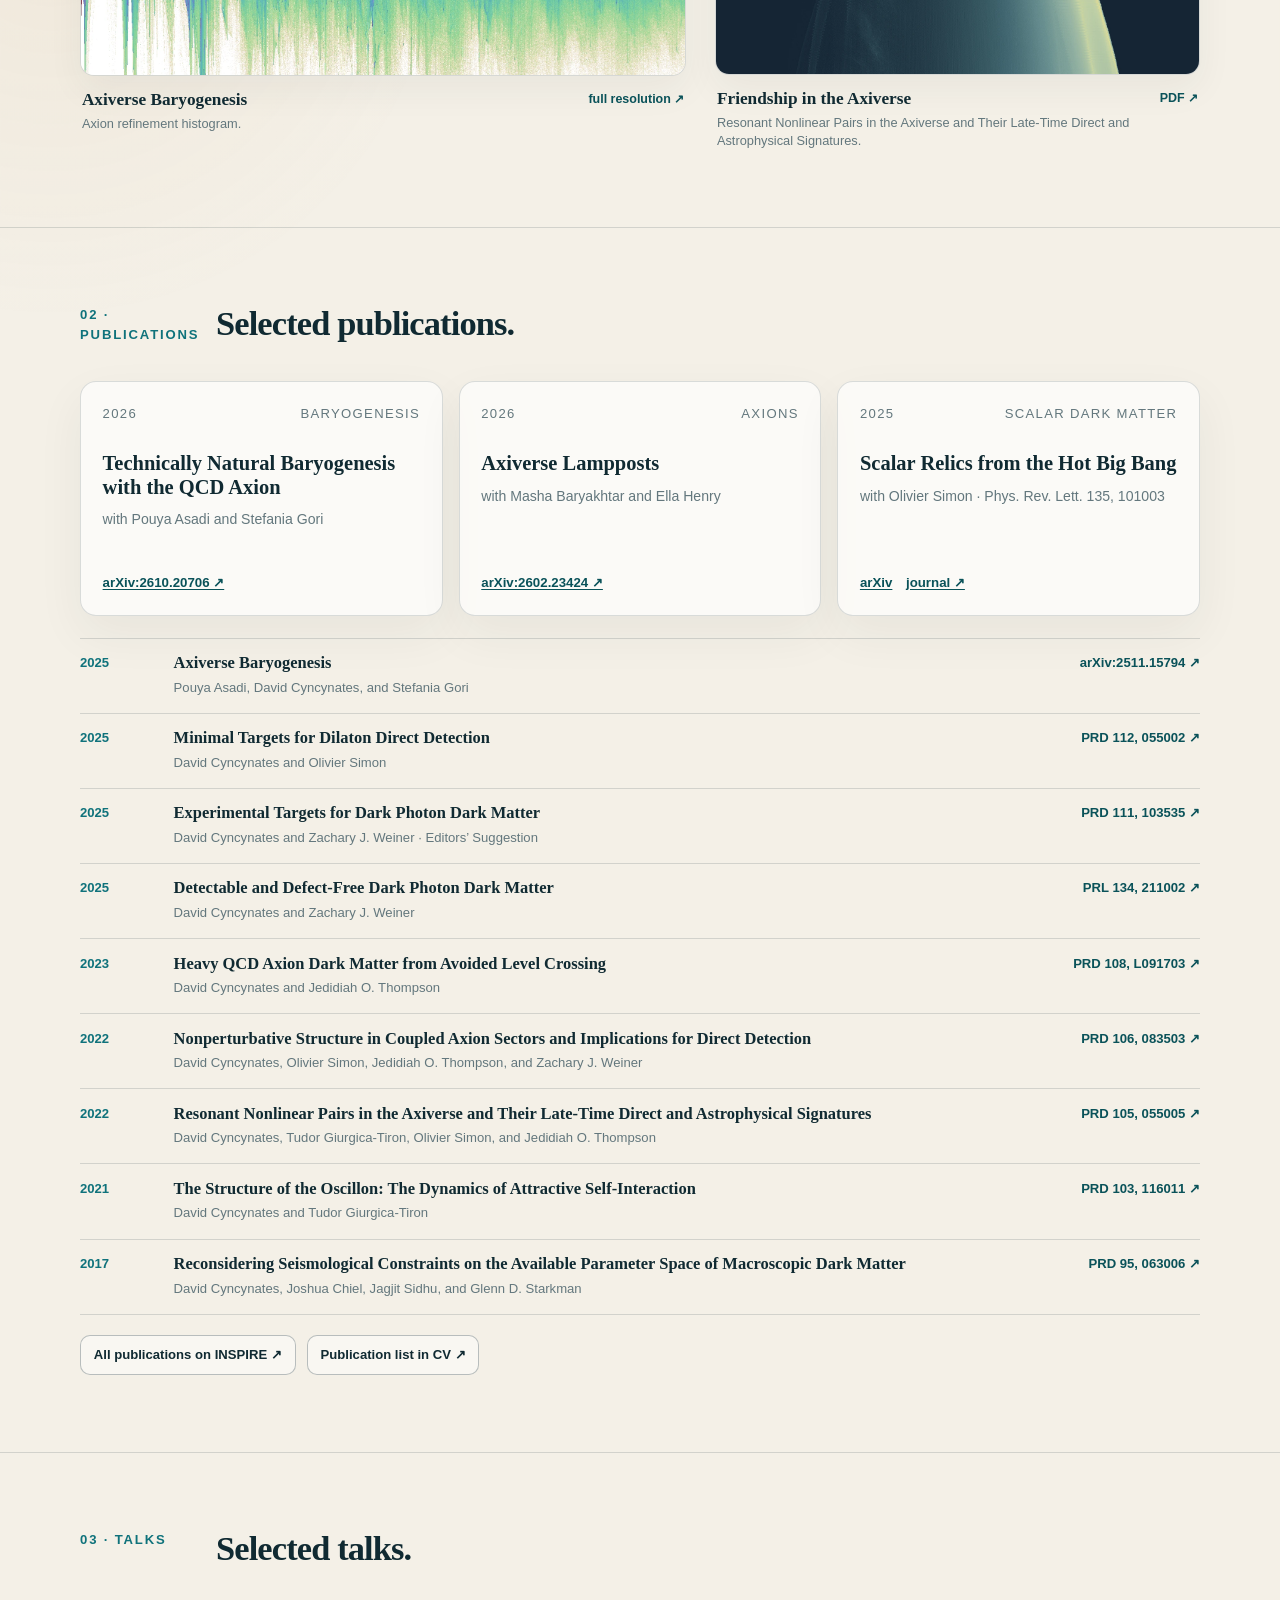
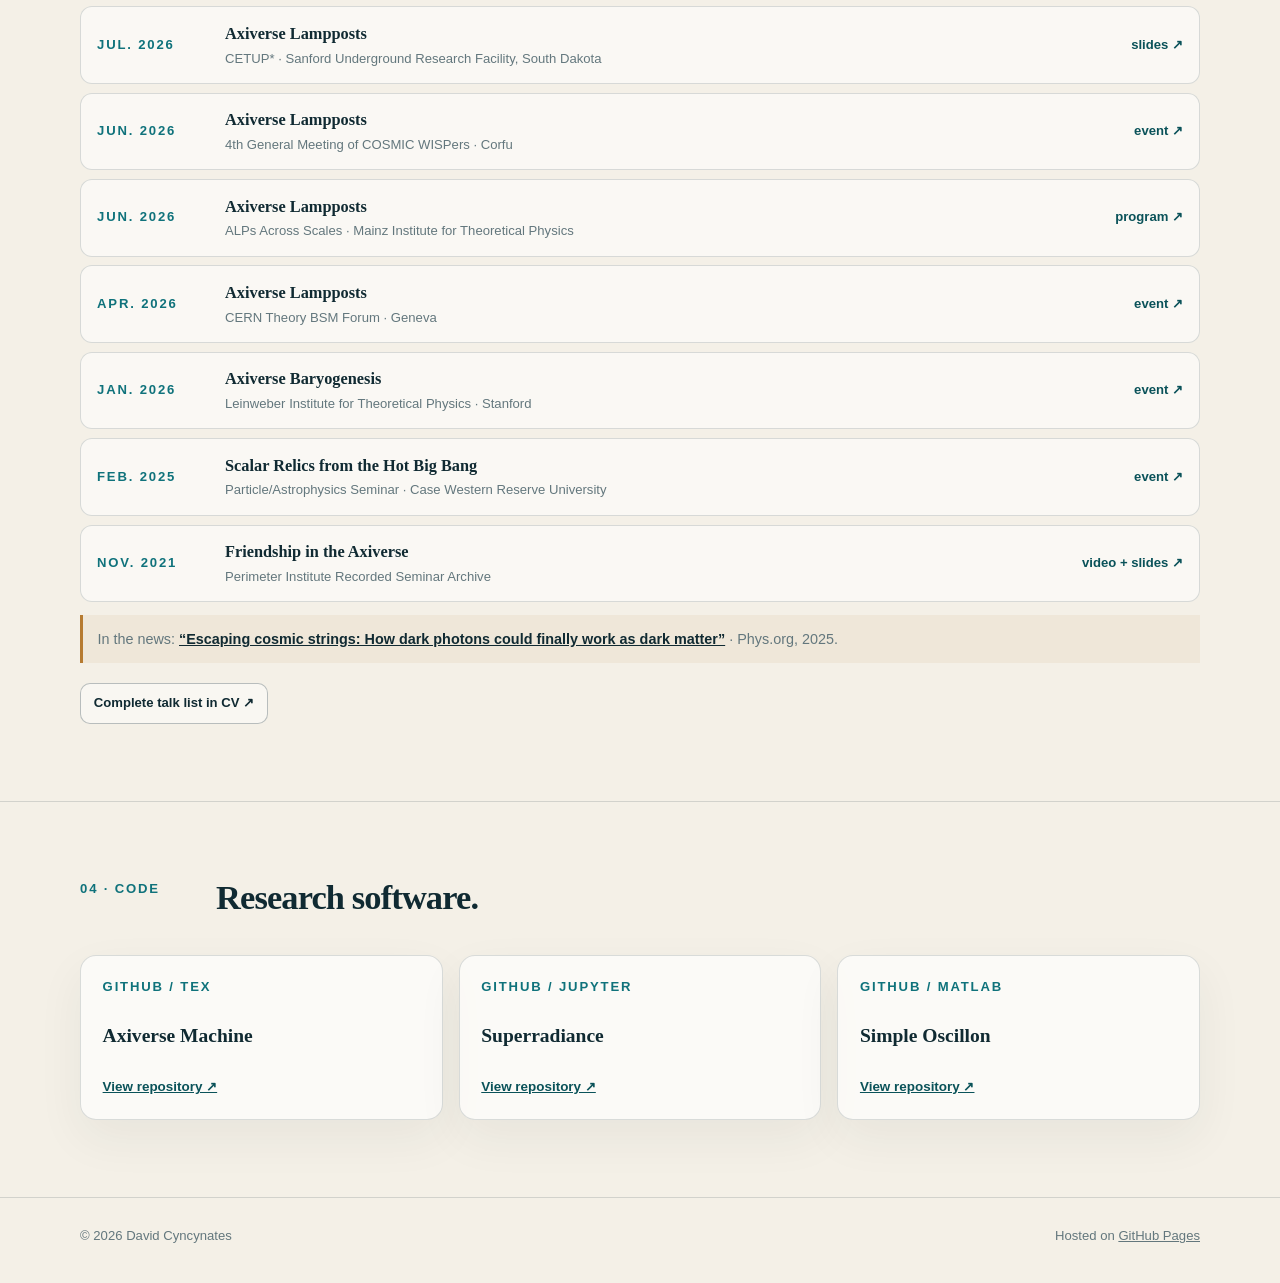
==== commit ace7f053: "Place the video mode switch beside the Physics art heading" ====
--- a/index.html
+++ b/index.html
@@ -306,10 +306,11 @@
     .art-media img { width: 100%; height: auto; }
     .art-media--friendship img { transform: scale(1.02); }
     .art-piece--video { grid-column: 1 / -1; width: min(100%, 854px); justify-self: center; }
-    #physics-art .section-head { margin-bottom: .35rem; }
-    #physics-art .section-title-wrap h2 { margin-bottom: 0; }
+    #physics-art .section-head { margin-bottom: .65rem; }
+    #physics-art .section-title-wrap h2 { margin: 0; }
+    .art-section-title { display: flex; align-items: center; justify-content: space-between; gap: .65rem; }
     .art-video-switch {
-      width: fit-content; margin: 0 0 .65rem auto; padding: 3px;
+      flex-shrink: 0; width: fit-content; margin: 0; padding: 3px;
       border: 1px solid var(--line-strong); border-radius: 999px; background: var(--control-bg);
     }
     .art-video-switch:not([hidden]) { display: flex; }
@@ -388,6 +389,11 @@
       .publication { grid-template-columns: 1fr; gap: .25rem; }
       .journal-link { grid-column: 1; margin-top: .2rem; }
       .footer-inner { flex-direction: column; }
+    }
+
+    @media (max-width: 380px) {
+      #physics-art .section-title-wrap h2 { font-size: 1.55rem; }
+      .art-video-switch button { padding-inline: .65rem; }
     }
 
     @media (prefers-reduced-motion: reduce) {
@@ -483,13 +489,8 @@
       <div class="shell">
         <div class="section-head">
           <div class="section-index">01 · Physics art</div>
-          <div class="section-title-wrap">
+          <div class="section-title-wrap art-section-title">
             <h2>Physics art.</h2>
-          </div>
-        </div>
-
-        <div class="art-grid">
-          <figure class="art-piece art-piece--video" id="iron-echoes">
             <div class="art-video-switch" role="group" aria-label="Iron echo illumination" hidden>
               <button type="button" data-video-mode="pulse" aria-pressed="true" aria-controls="iron-echo-video"
                 data-video-src="assets/physics-art/gaussian-iron-echoes.mp4?v=20f399b9f70b"
@@ -500,6 +501,11 @@
                 data-video-poster="assets/physics-art/stochastic-iron-echoes.jpg?v=977332b31327"
                 data-video-label="Stochastic iron echoes">Stochastic</button>
             </div>
+          </div>
+        </div>
+
+        <div class="art-grid">
+          <figure class="art-piece art-piece--video" id="iron-echoes">
             <div class="art-media art-video" data-hover-video>
               <video id="iron-echo-video" controls muted loop playsinline preload="none" width="854" height="480"
                 poster="assets/physics-art/gaussian-iron-echoes.jpg?v=20f399b9f70b"
@@ -823,6 +829,6 @@
       });
     })();
   </script>
-  <script src="assets/physics-art-video.js?v=5" defer></script>
+  <script src="assets/physics-art-video.js?v=6" defer></script>
 </body>
 </html>
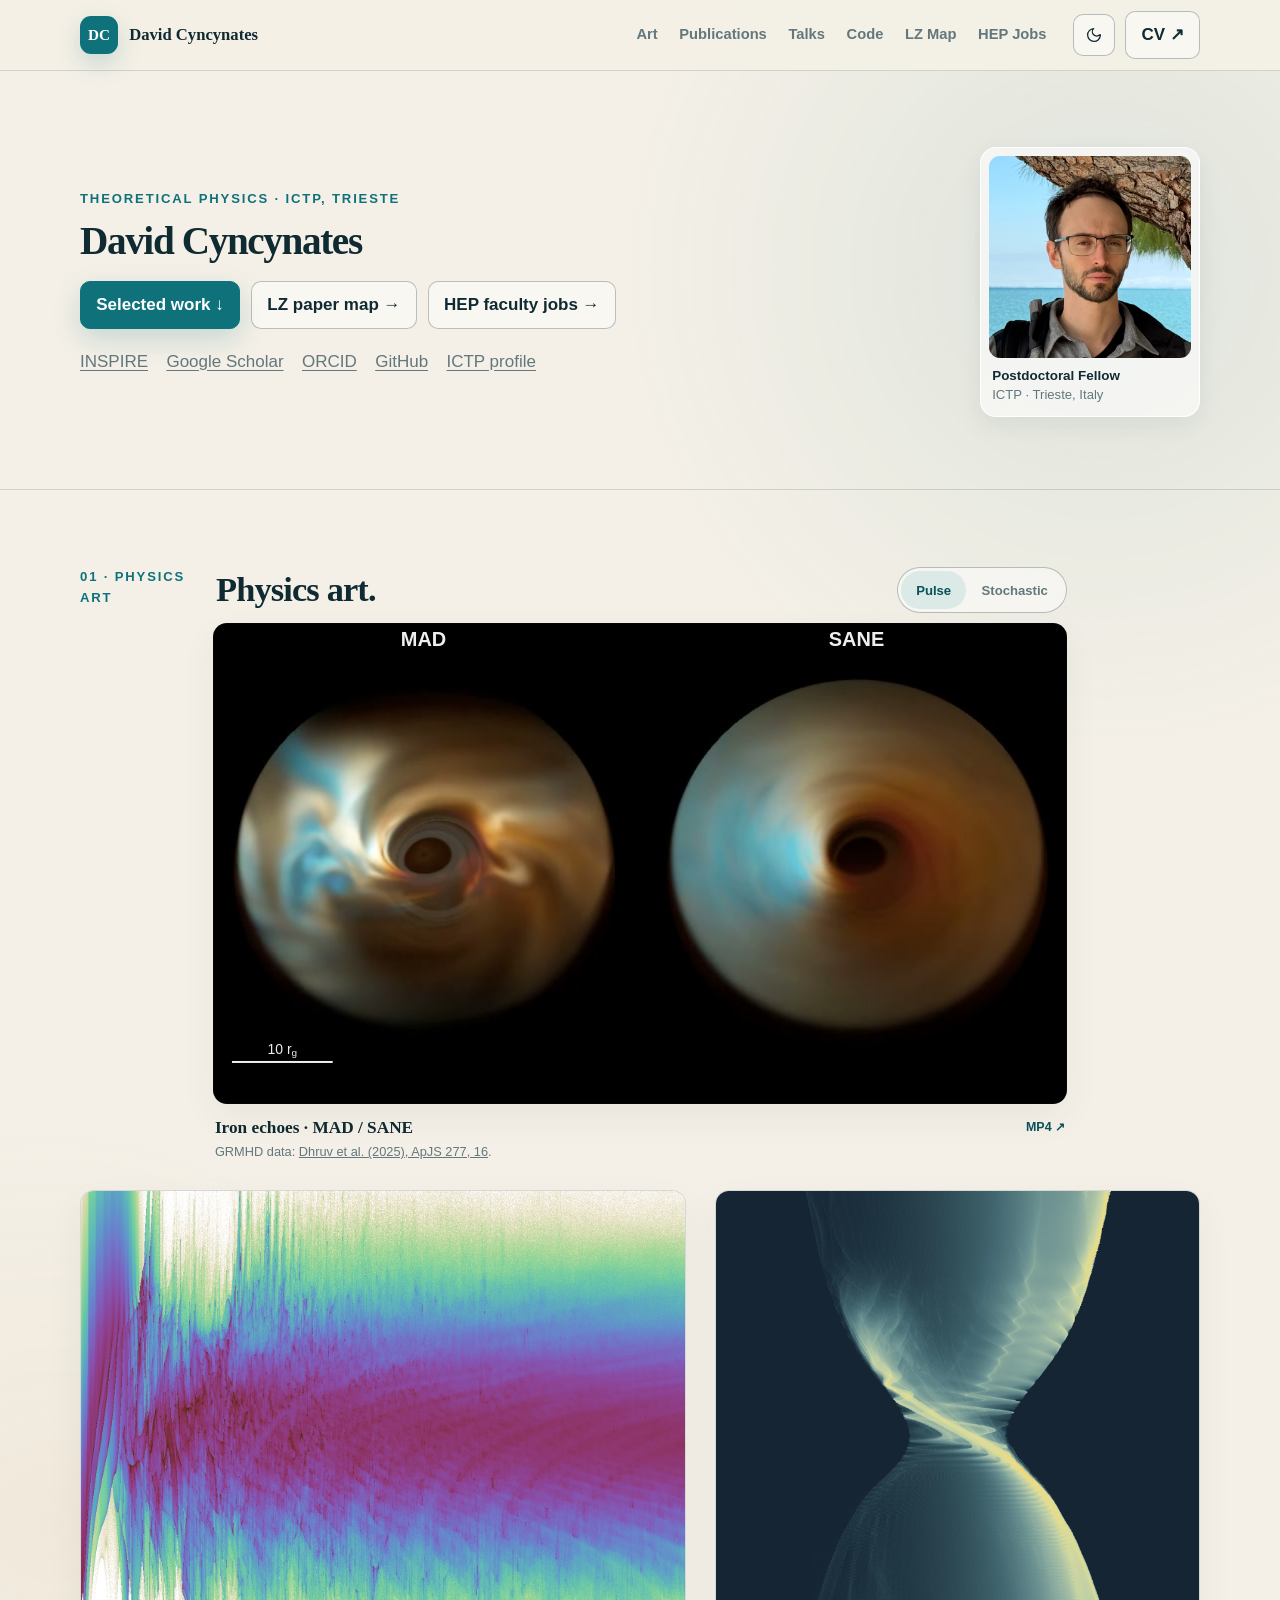
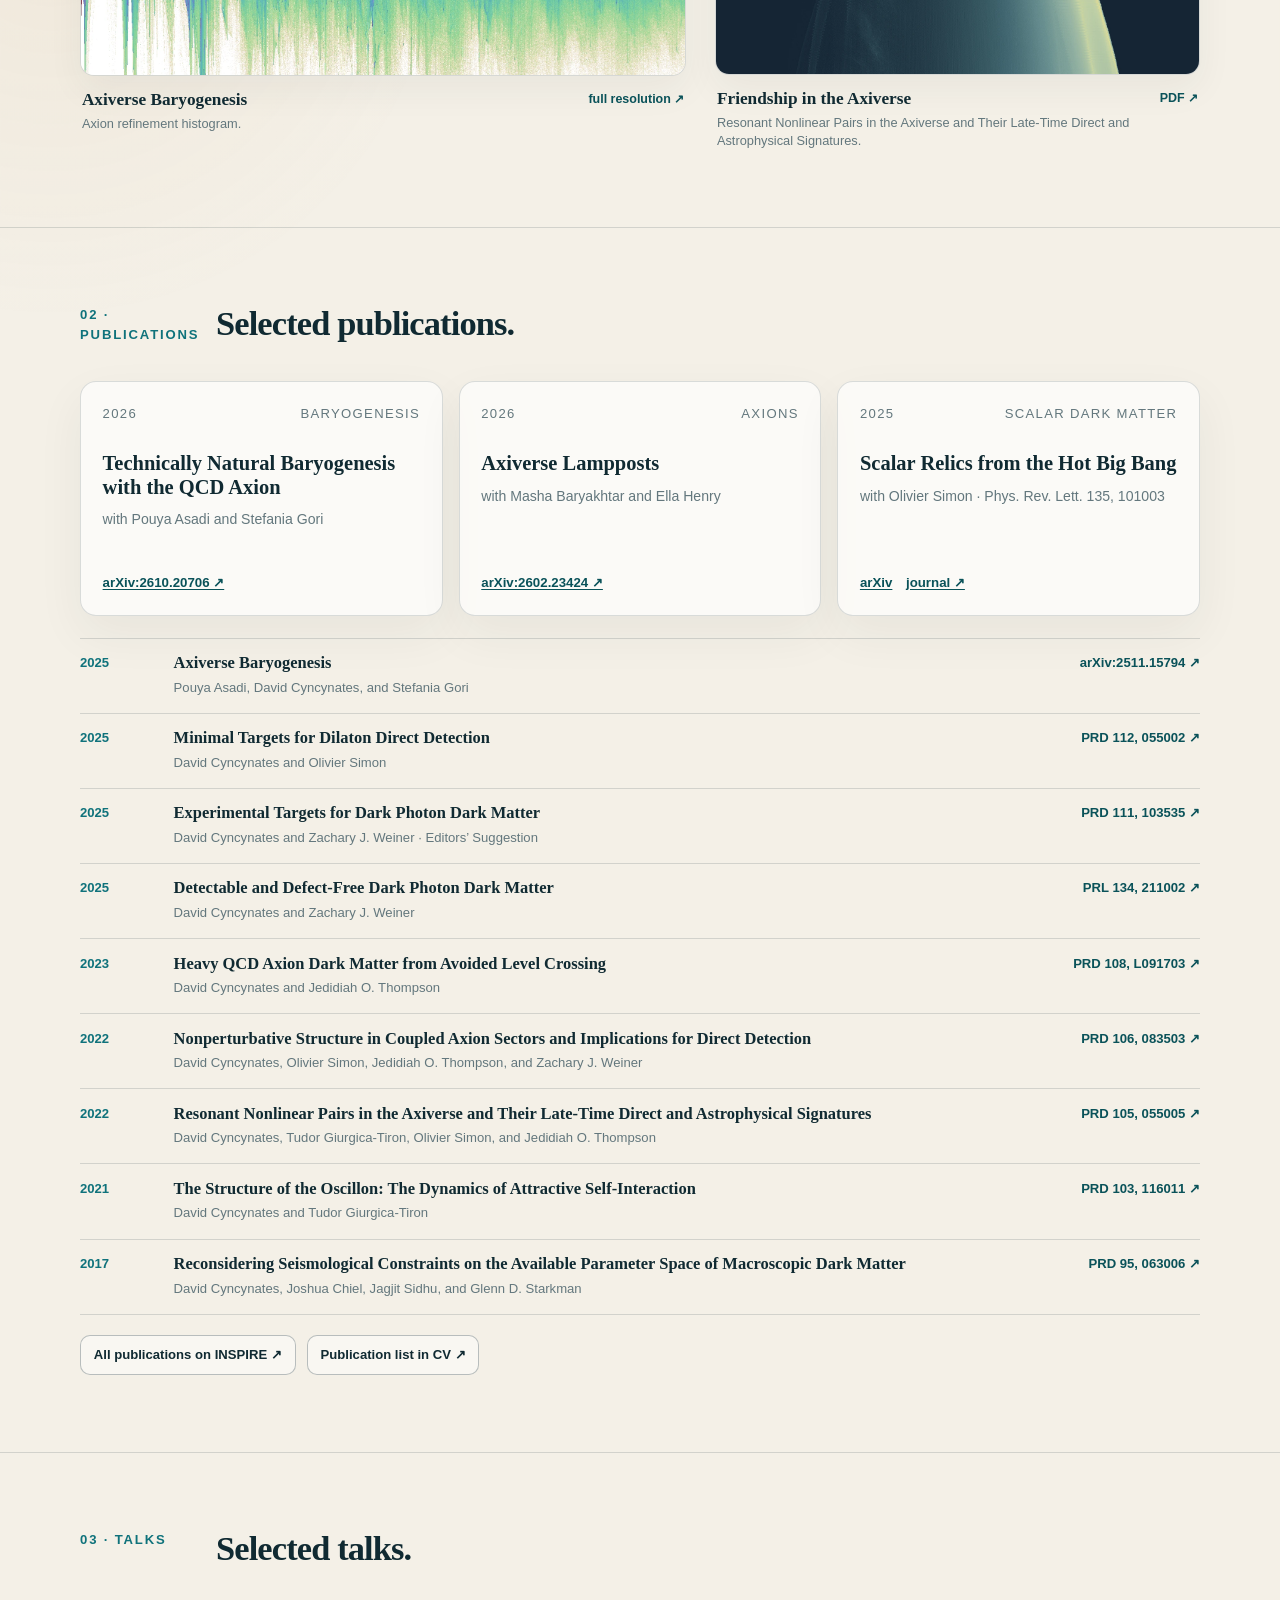
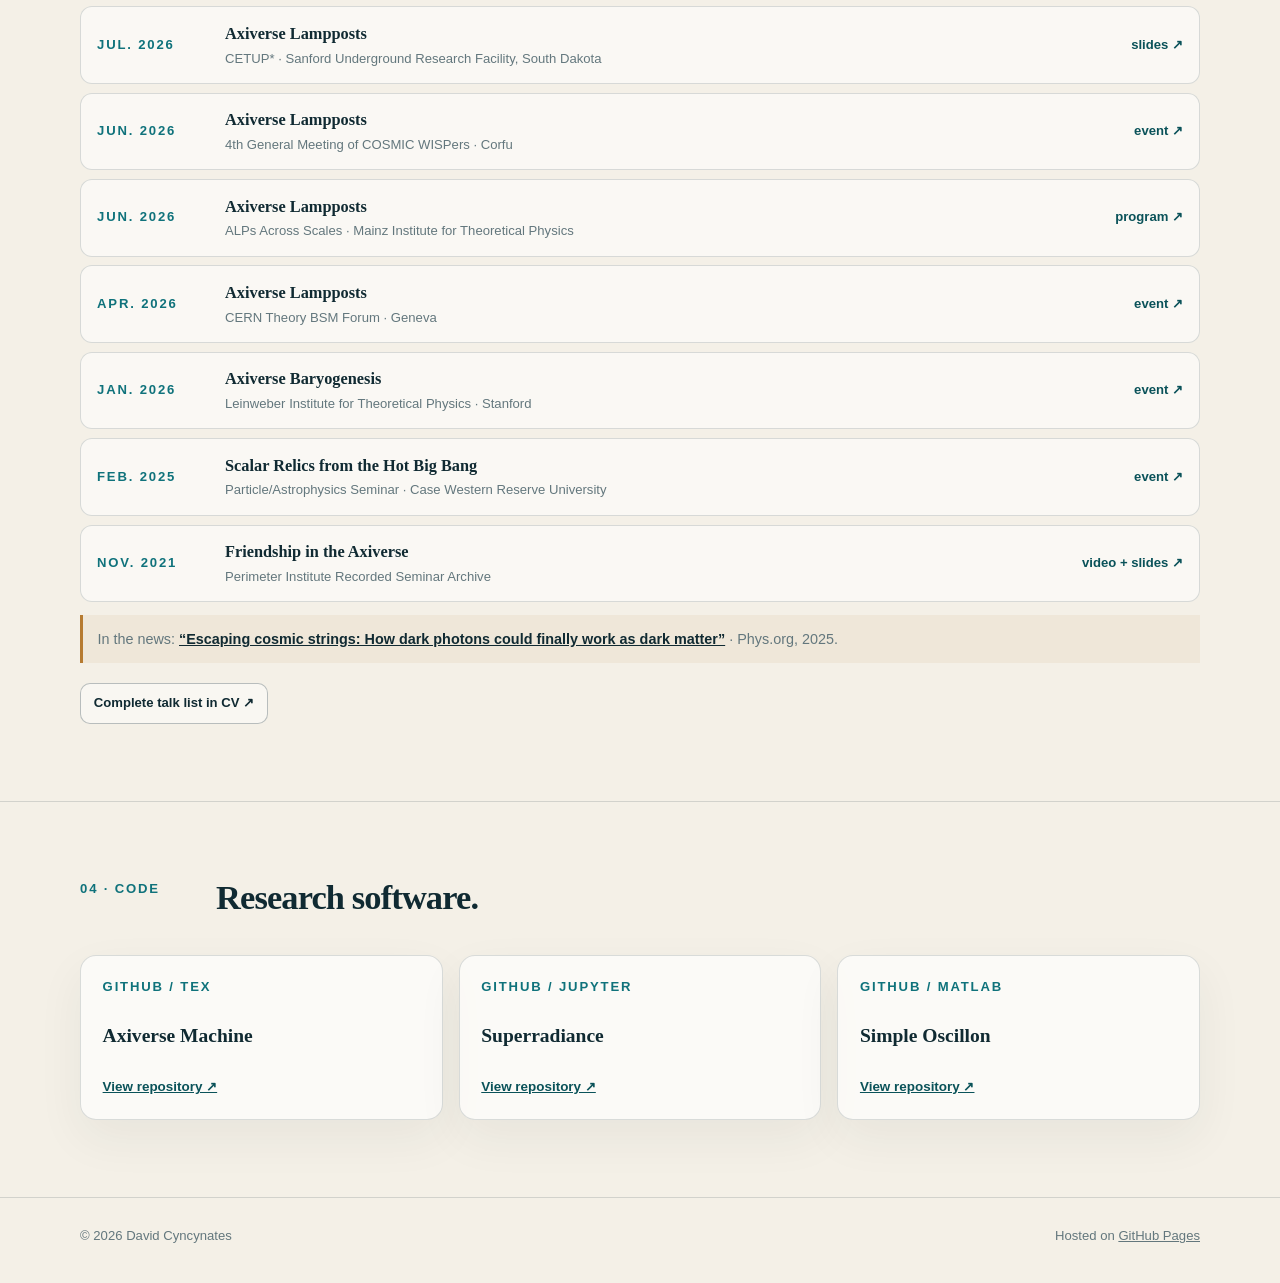
==== commit 79e3908b: "Align the video mode switch with the video edge" ====
--- a/index.html
+++ b/index.html
@@ -305,8 +305,12 @@
     .art-media:focus-visible { outline: 2px solid var(--accent); outline-offset: 3px; }
     .art-media img { width: 100%; height: auto; }
     .art-media--friendship img { transform: scale(1.02); }
-    .art-piece--video { grid-column: 1 / -1; width: min(100%, 854px); justify-self: center; }
-    #physics-art .section-head { margin-bottom: .65rem; }
+    #physics-art { --art-video-width: 854px; }
+    .art-piece--video { grid-column: 1 / -1; width: min(100%, var(--art-video-width)); justify-self: center; }
+    #physics-art .section-head {
+      margin-bottom: .65rem;
+      padding-inline-end: max(0px, calc((100% - var(--art-video-width)) / 2));
+    }
     #physics-art .section-title-wrap h2 { margin: 0; }
     .art-section-title { display: flex; align-items: center; justify-content: space-between; gap: .65rem; }
     .art-video-switch {
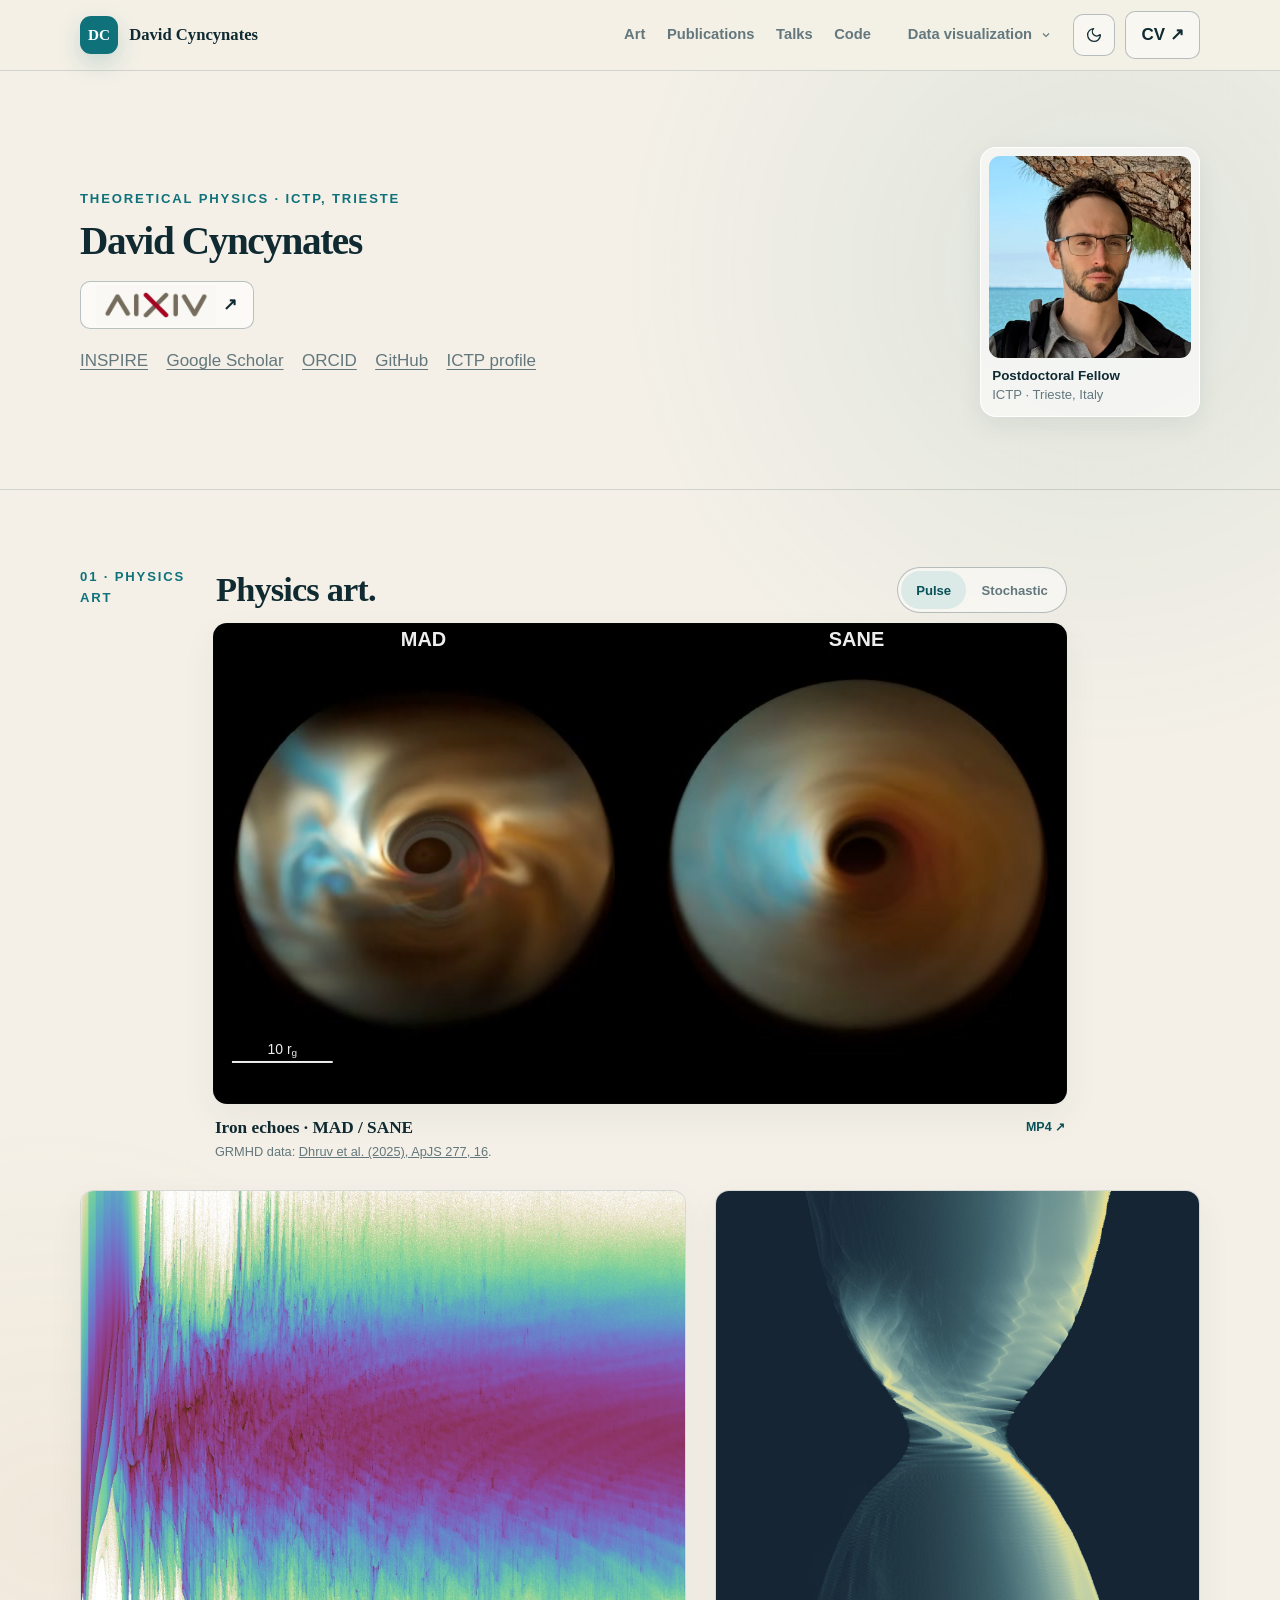
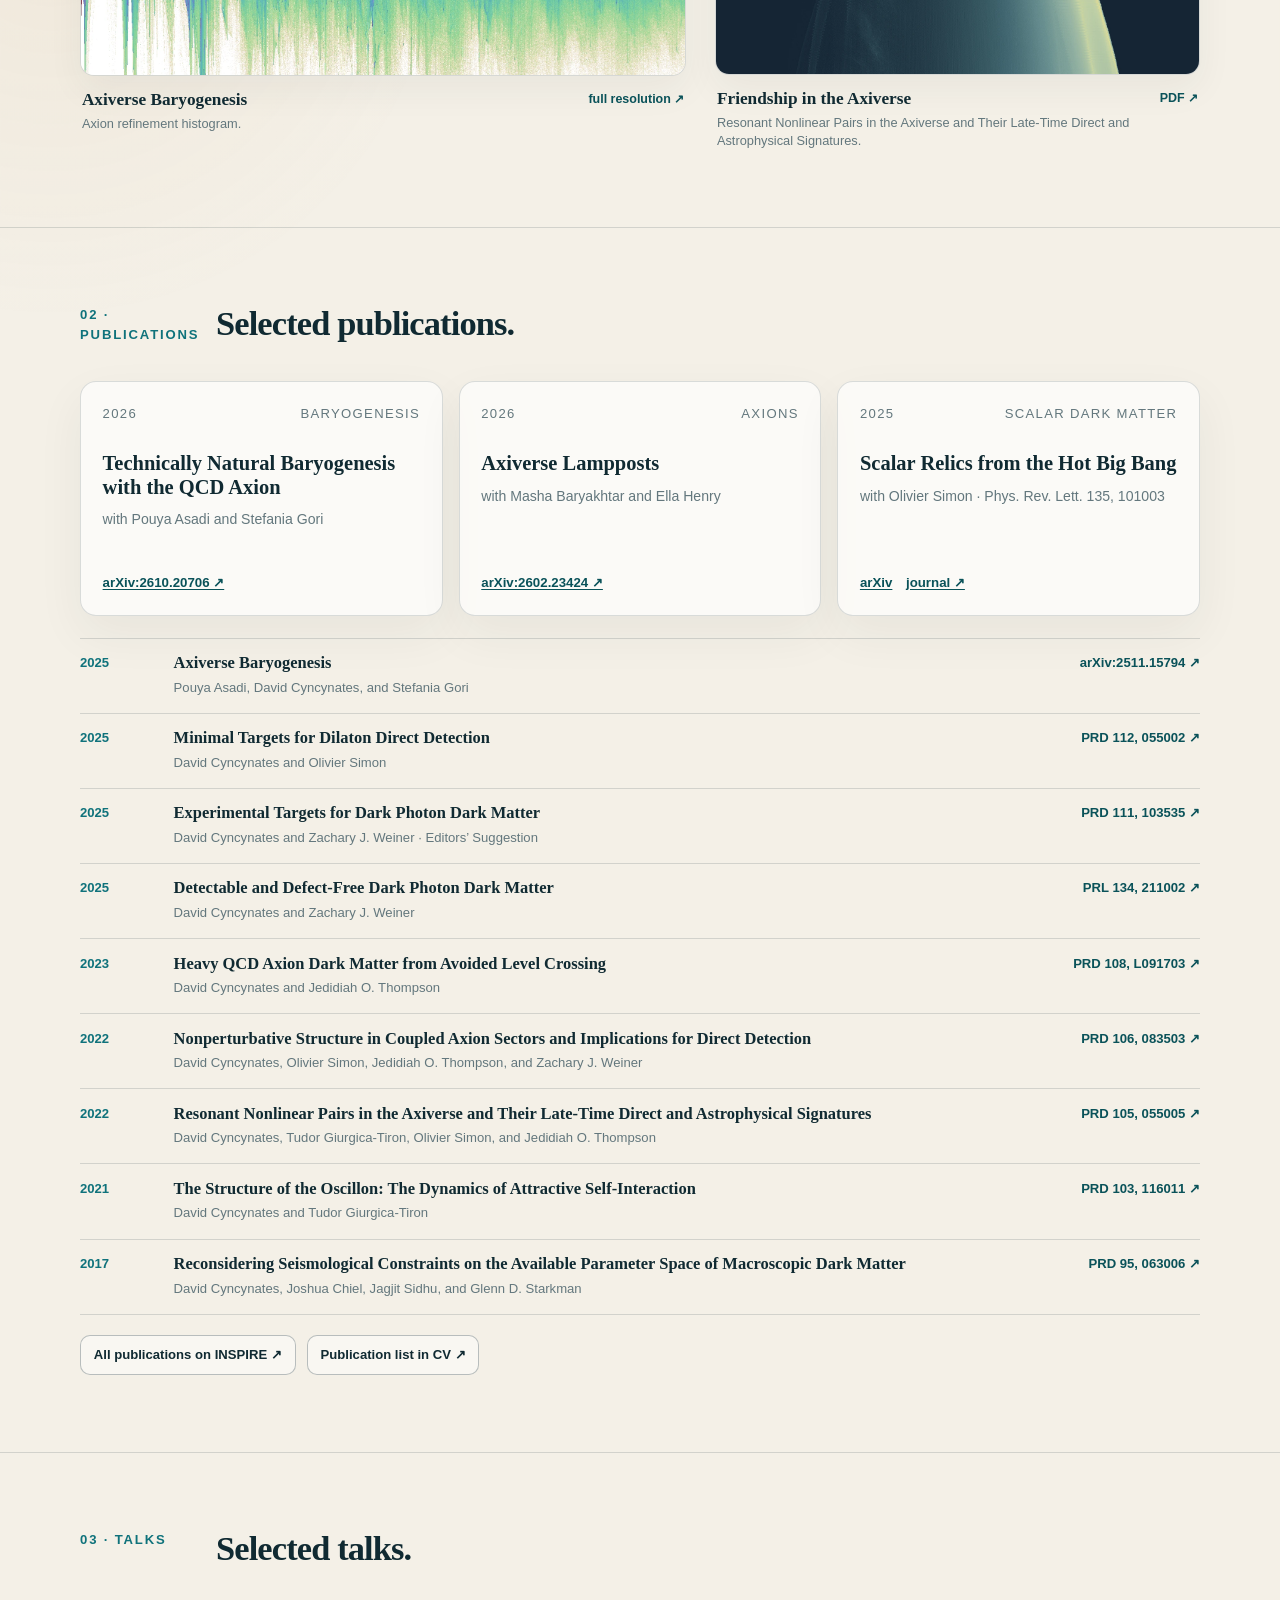
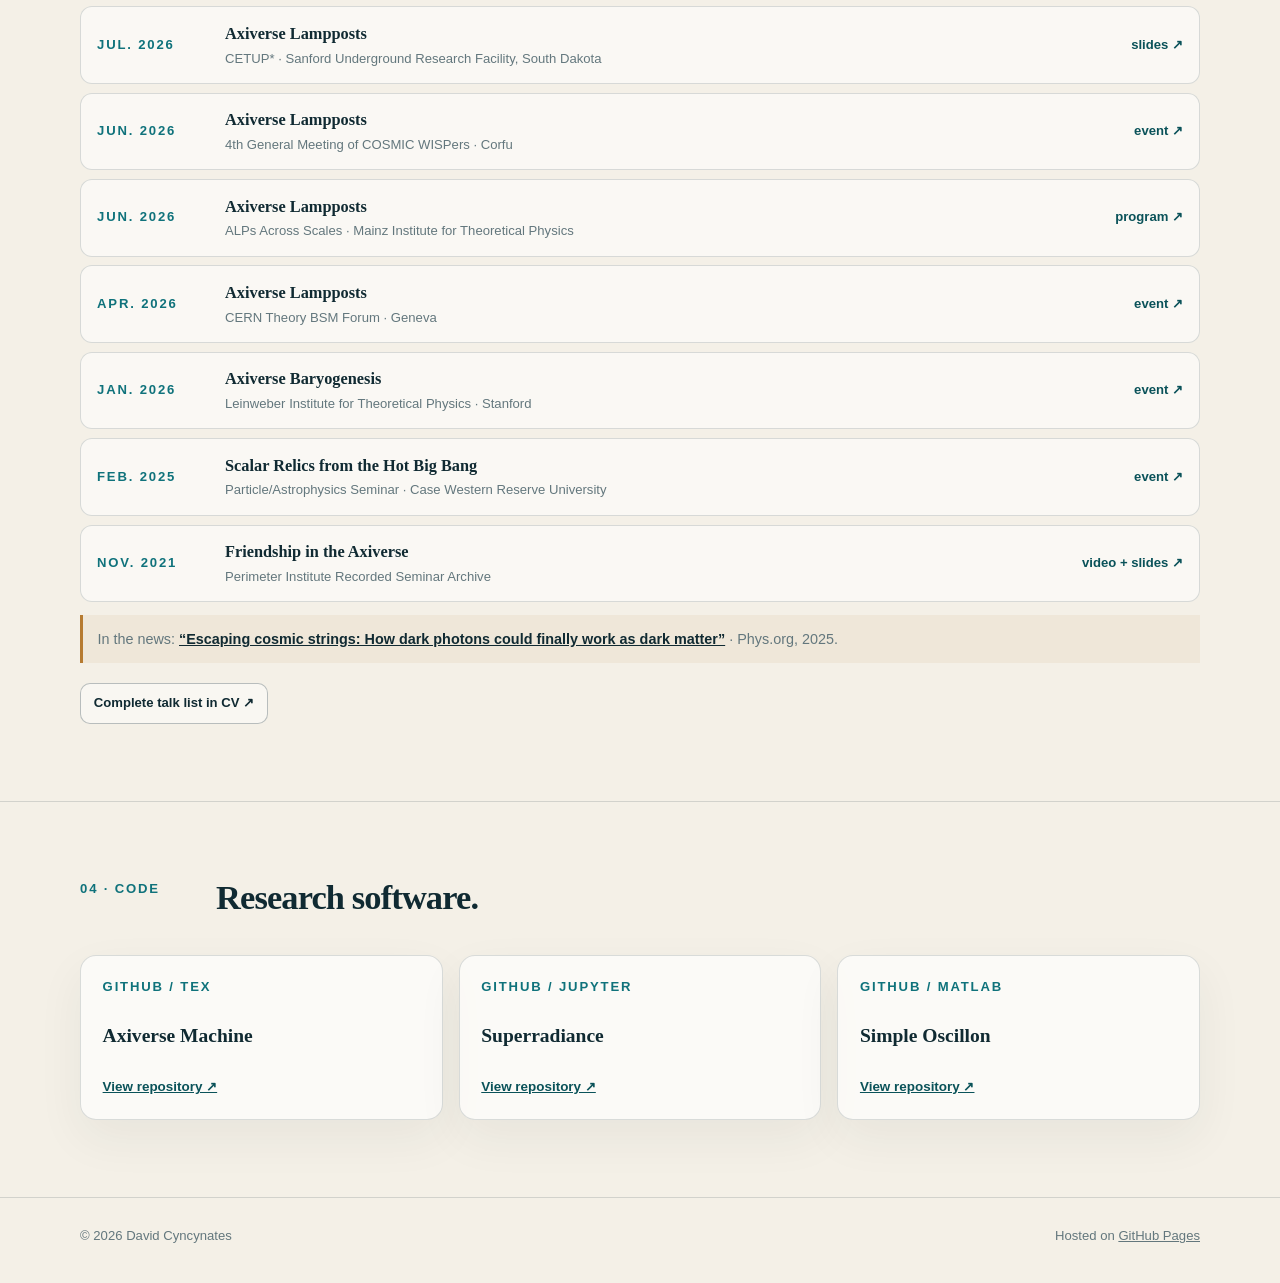
==== commit 77c46bb9: "Add niXiv link and simplify homepage navigation" ====
--- a/index.html
+++ b/index.html
@@ -178,6 +178,27 @@
     nav a { color: var(--muted); text-decoration: none; font-size: .92rem; font-weight: 700; }
     nav a:hover, nav a:focus-visible { color: var(--accent); }
 
+    .visualization-menu { position: relative; }
+    .visualization-menu summary {
+      display: flex; align-items: center; gap: .5rem; min-height: 44px; padding: .5rem .65rem;
+      color: var(--muted); font-size: .92rem; font-weight: 700; line-height: 1.2;
+      list-style: none; cursor: pointer; border-radius: 8px;
+    }
+    .visualization-menu summary::-webkit-details-marker { display: none; }
+    .visualization-menu summary:hover, .visualization-menu[open] summary { color: var(--accent); }
+    .visualization-menu summary:focus-visible { outline: 2px solid var(--accent); outline-offset: 2px; }
+    .visualization-menu summary svg { flex: none; width: 12px; height: 12px; transition: transform .18s ease; }
+    .visualization-menu[open] summary svg { transform: rotate(180deg); }
+    .visualization-links {
+      position: absolute; top: calc(100% + .5rem); right: 0; width: 210px; padding: .4rem;
+      border: 1px solid var(--line-strong); border-radius: 12px; background: var(--surface); box-shadow: var(--shadow);
+    }
+    .visualization-links a {
+      display: block; min-height: 44px; padding: .65rem .75rem; border-radius: 7px;
+      color: var(--text); font-size: .9rem; font-weight: 650; text-decoration: none;
+    }
+    .visualization-links a:hover, .visualization-links a:focus-visible { background: var(--accent-soft); color: var(--accent-dark); }
+
     .cv-button, .button {
       display: inline-flex; align-items: center; justify-content: center; gap: .45rem;
       min-height: 44px; padding: .62rem .95rem; border: 1px solid var(--line-strong);
@@ -220,6 +241,14 @@
       line-height: .98; letter-spacing: -.035em; font-weight: 700;
     }
     .hero-actions { display: flex; flex-wrap: wrap; gap: .7rem; margin: 1.25rem 0 1.2rem; }
+    .nixiv-link { padding-block: .2rem; background: var(--surface); }
+    .nixiv-link:focus-visible { outline: 2px solid var(--accent); outline-offset: 3px; }
+    .nixiv-logo {
+      width: 120px; height: 40px; background: var(--surface) url('assets/nixiv/logo-light.webp') center / contain no-repeat;
+      background-blend-mode: multiply;
+    }
+    :root.dark .nixiv-logo { background-image: url('assets/nixiv/logo-dark.webp'); background-blend-mode: screen; }
+    .nixiv-wordmark { display: none; }
     .profile-links { display: flex; flex-wrap: wrap; gap: .65rem 1.15rem; }
     .profile-links a { color: var(--muted); text-underline-offset: .2em; }
     .profile-links a:hover { color: var(--accent); }
@@ -380,10 +409,14 @@
       body { font-size: 16px; }
       .shell { width: min(calc(100% - 28px), var(--max)); }
       .header-inner { min-height: 68px; }
+      .header-inner, .header-actions { gap: .45rem; }
+      .visualization-menu summary { padding-inline: .4rem; font-size: .82rem; }
+      .visualization-menu summary span { max-width: 5rem; }
+      .visualization-links { left: 0; right: auto; }
       .brand > span:last-child { display: none; }
       .brand-mark { width: 39px; height: 39px; border-radius: 12px; }
       .theme-toggle { width: 44px; height: 44px; }
-      .cv-button { min-height: 44px; padding: .62rem .85rem; }
+      .cv-button { min-height: 44px; padding: .62rem .75rem; font-size: .85rem; white-space: nowrap; }
       .hero-inner { padding: 3.5rem 0 3.75rem; }
       h1 { font-size: clamp(2.1rem, 10vw, 2.35rem); line-height: .98; }
       .section { padding: 3.5rem 0; }
@@ -403,6 +436,11 @@
     @media (prefers-reduced-motion: reduce) {
       html { scroll-behavior: auto; }
       *, *::before, *::after { transition: none !important; }
+    }
+
+    @media (forced-colors: active) {
+      .nixiv-logo { display: none; }
+      .nixiv-wordmark { display: inline; }
     }
   </style>
 
@@ -439,10 +477,15 @@
           <a href="#publications">Publications</a>
           <a href="#talks">Talks</a>
           <a href="#software">Code</a>
-          <a href="/lz-paper-map/">LZ Map</a>
-          <a href="/hep-jobs/">HEP Jobs</a>
         </nav>
         <div class="header-actions">
+          <details class="visualization-menu">
+            <summary><span>Data visualization</span><svg viewBox="0 0 16 16" fill="none" stroke="currentColor" stroke-width="1.5" aria-hidden="true"><path d="m4 6 4 4 4-4"/></svg></summary>
+            <div class="visualization-links">
+              <a href="/lz-paper-map/">LZ paper map</a>
+              <a href="/hep-jobs/">HEP faculty jobs</a>
+            </div>
+          </details>
           <button class="theme-toggle" type="button" aria-label="Dark mode">
             <svg class="theme-icon theme-icon--moon" viewBox="0 0 24 24" aria-hidden="true">
               <path d="M20.99 12.49A9 9 0 1 1 11.51 3a6 6 0 0 0 8.67 8.67c.35-.22.83 0 .81.82Z"></path>
@@ -465,9 +508,11 @@
           <div class="eyebrow">Theoretical physics · ICTP, Trieste</div>
           <h1 id="hero-title">David Cyncynates</h1>
           <div class="hero-actions">
-            <a class="button primary" href="#publications">Selected work ↓</a>
-            <a class="button" href="/lz-paper-map/">LZ paper map →</a>
-            <a class="button" href="/hep-jobs/">HEP faculty jobs →</a>
+            <a class="button nixiv-link" href="https://nixiv.org/" target="_blank" rel="noopener noreferrer" aria-label="niXiv.org (opens in a new tab)">
+              <span class="nixiv-logo" aria-hidden="true"></span>
+              <span class="nixiv-wordmark" aria-hidden="true">niXiv.org</span>
+              <span aria-hidden="true">↗</span>
+            </a>
           </div>
           <div class="profile-links" aria-label="Research profiles">
             <a href="https://inspirehep.net/authors/1503335" target="_blank" rel="noopener noreferrer">INSPIRE</a>
@@ -772,6 +817,27 @@
     })();
 
     (() => {
+      const menu = document.querySelector('.visualization-menu');
+      if (!menu) return;
+      document.addEventListener('pointerdown', (event) => {
+        if (!menu.contains(event.target)) menu.open = false;
+      });
+      menu.addEventListener('keydown', (event) => {
+        if (event.key === 'Escape' && menu.open) {
+          menu.open = false;
+          menu.querySelector('summary').focus();
+          event.preventDefault();
+        }
+      });
+      menu.addEventListener('focusout', (event) => {
+        if (!menu.contains(event.relatedTarget)) menu.open = false;
+      });
+      menu.querySelectorAll('a').forEach((link) => {
+        link.addEventListener('click', () => { menu.open = false; });
+      });
+    })();
+
+    (() => {
       const canHover = window.matchMedia('(hover: hover) and (pointer: fine) and (min-width: 921px)').matches;
       const papers = document.querySelectorAll('[data-paper-preview]');
       if (!canHover || !papers.length) return;
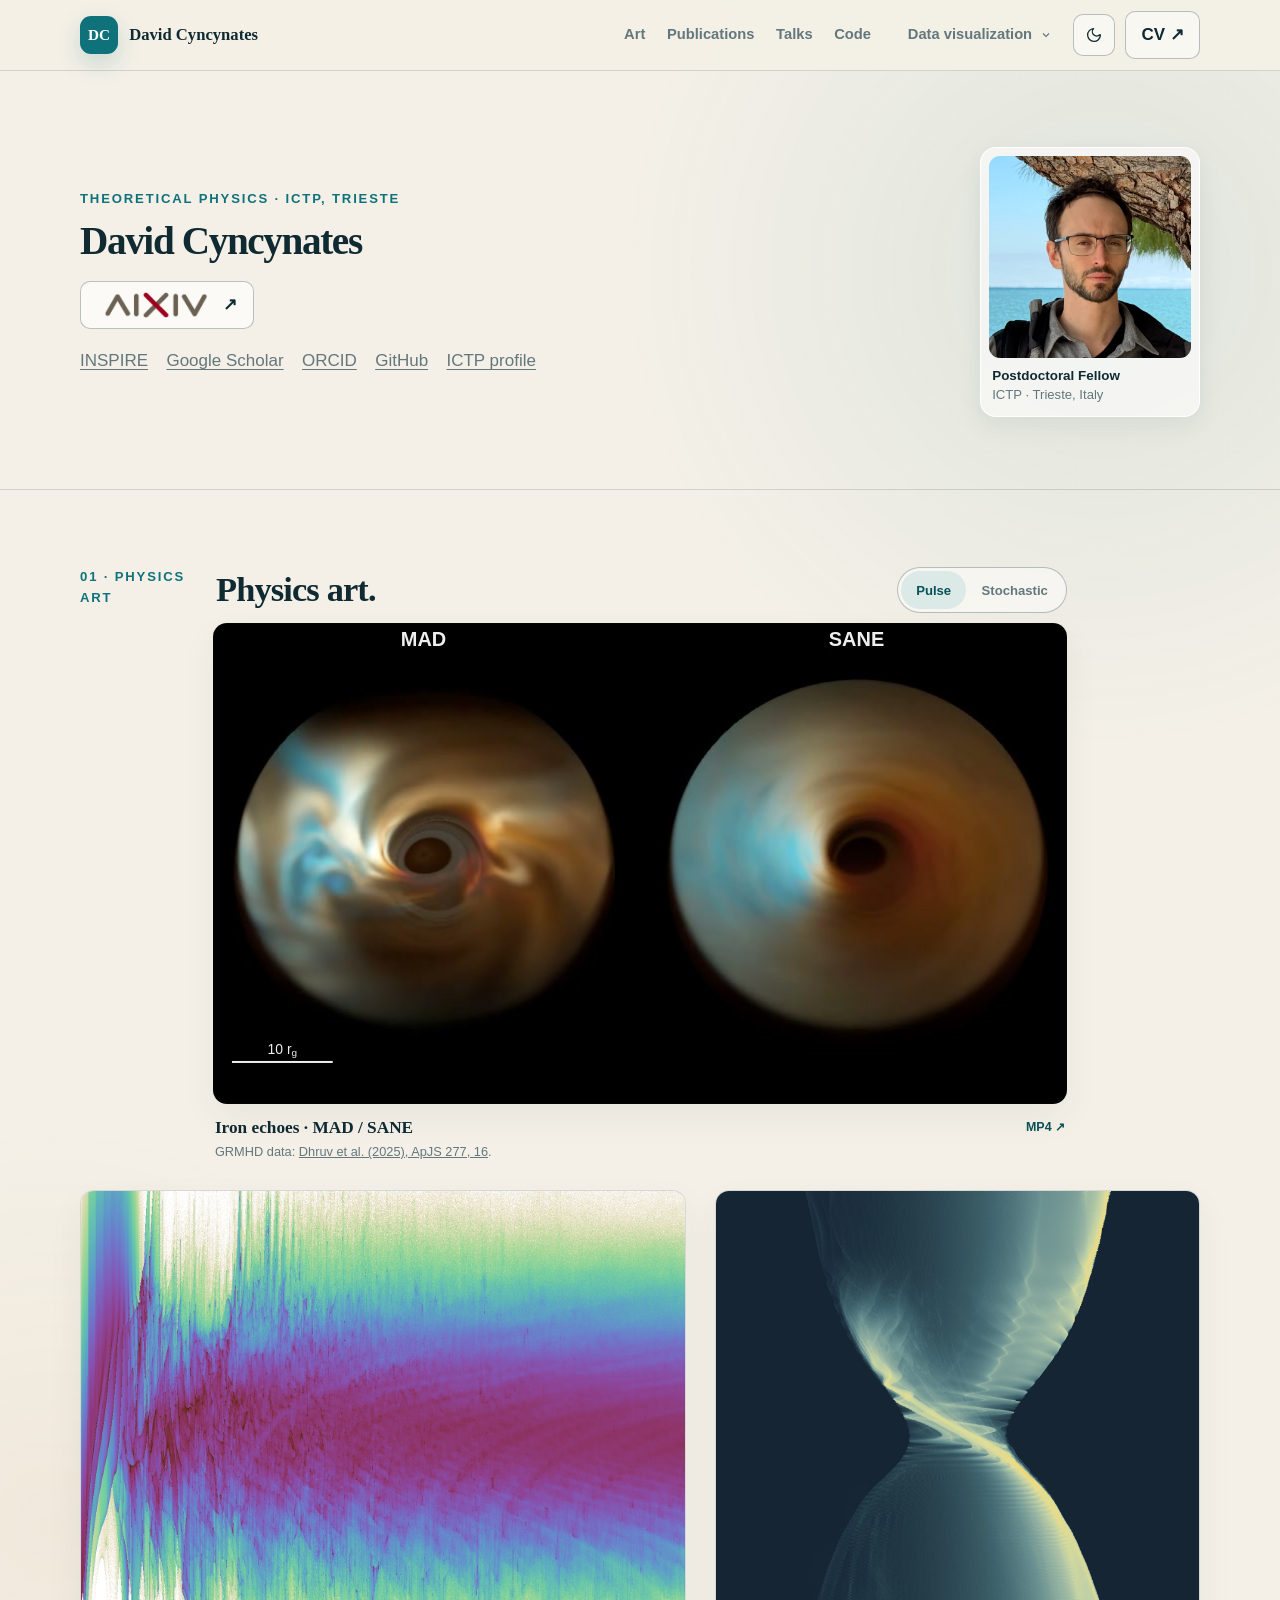
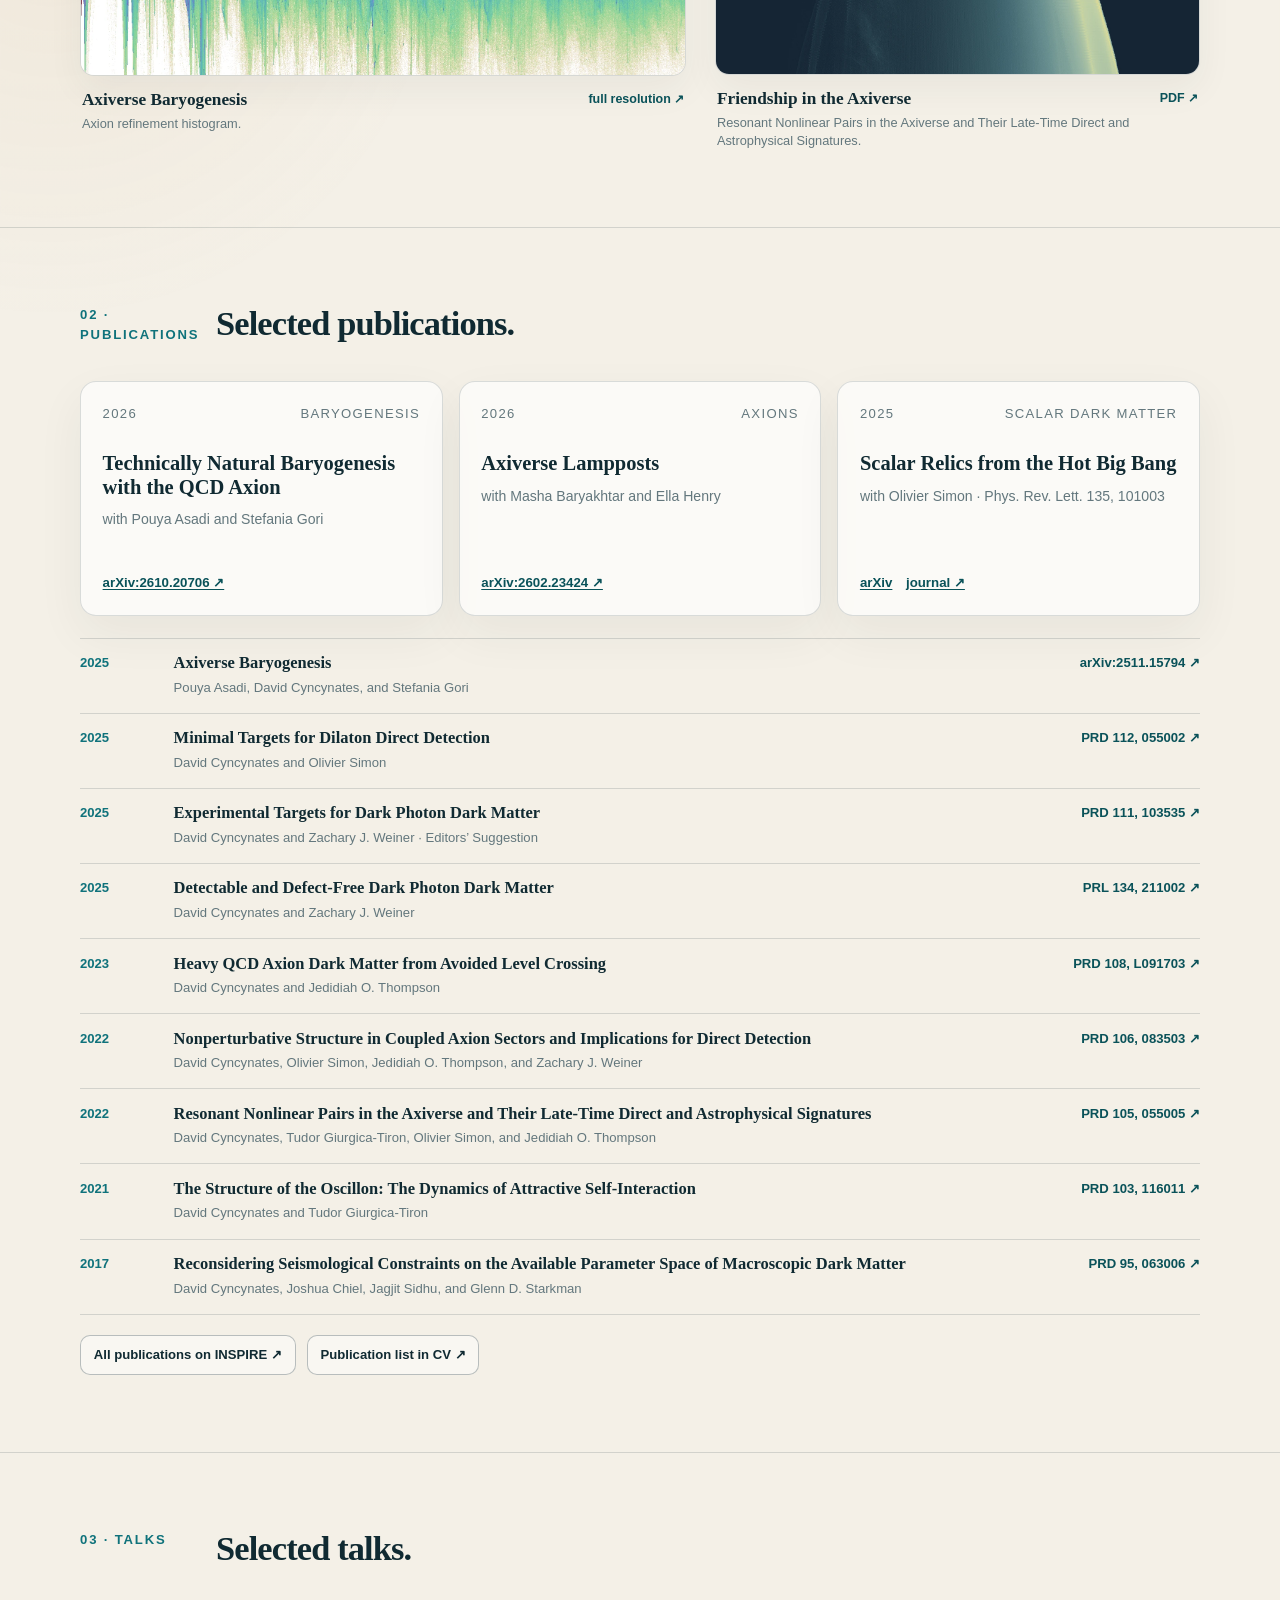
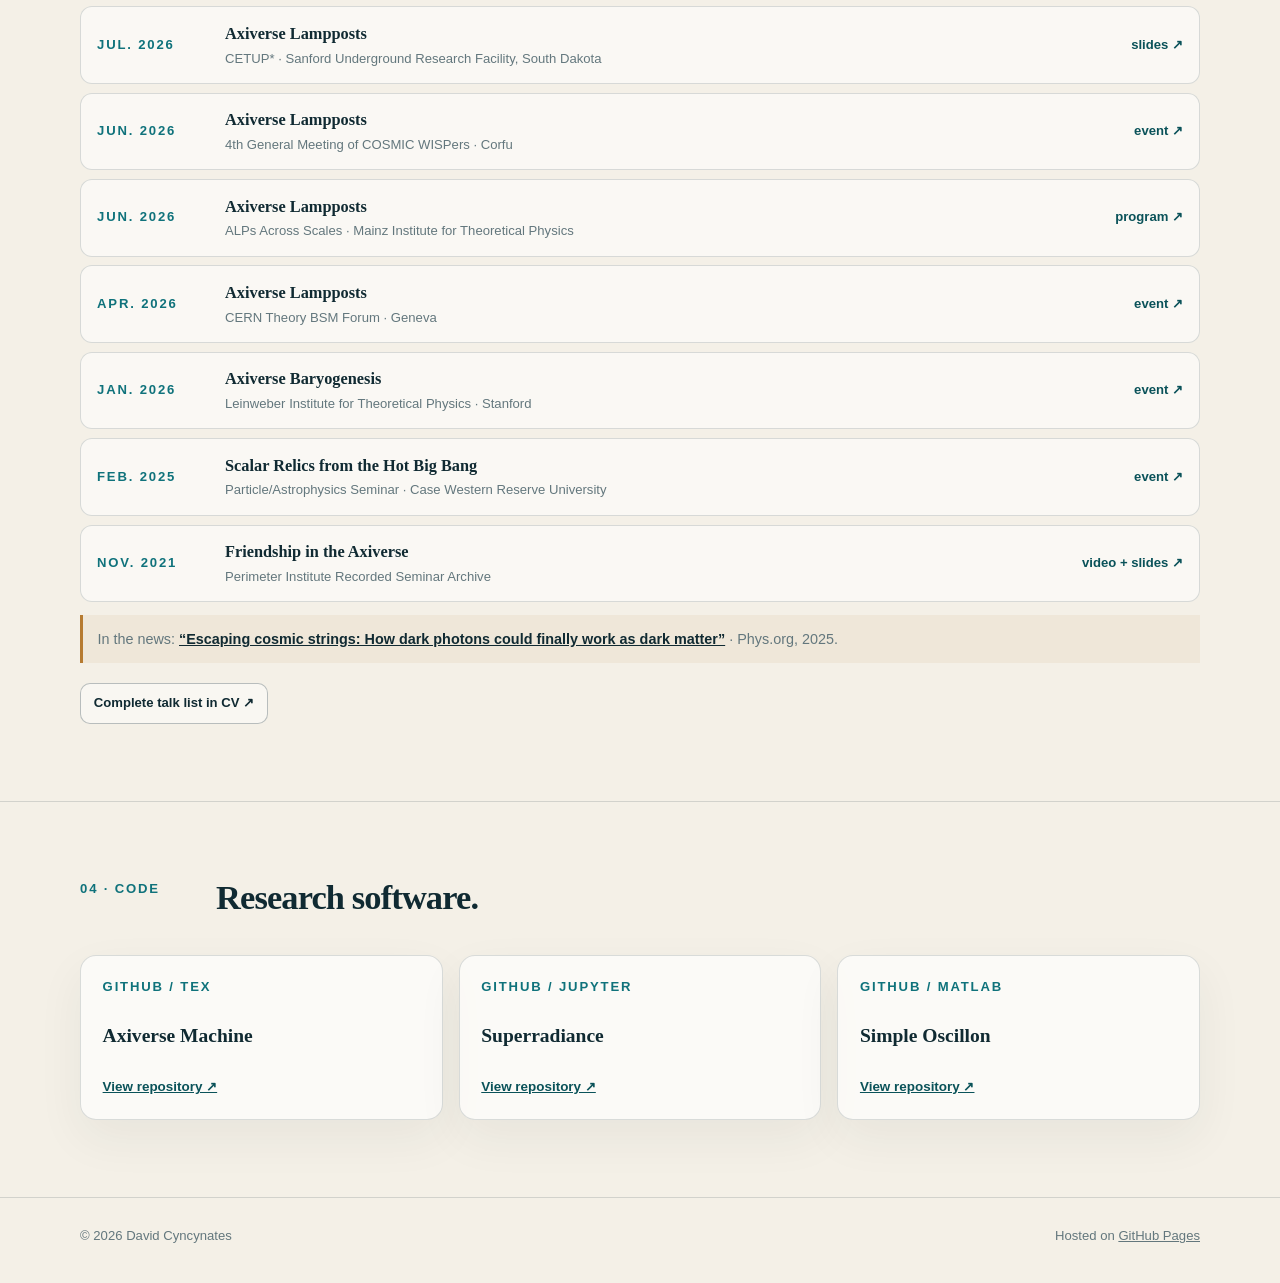
==== commit 384f32da: "Remove niXiv logo background across themes" ====
--- a/index.html
+++ b/index.html
@@ -6,6 +6,8 @@
   <meta name="description" content="David Cyncynates — theoretical physicist at ICTP. Publications, talks, research software, and the LZ Paper Map.">
   <meta name="theme-color" content="#f4f0e7" id="theme-color">
   <link rel="canonical" href="https://davidcyncynates.github.io/">
+  <link rel="preload" href="assets/nixiv/logo-light-transparent.webp" as="image">
+  <link rel="preload" href="assets/nixiv/logo-dark.webp" as="image">
   <title>David Cyncynates · Theoretical Physics</title>
   <link rel="icon" href="data:image/svg+xml,<svg xmlns=%22http://www.w3.org/2000/svg%22 viewBox=%220 0 100 100%22><rect width=%22100%22 height=%22100%22 rx=%2222%22 fill=%22%230f727b%22/><text x=%2250%22 y=%2265%22 text-anchor=%22middle%22 font-size=%2252%22 font-family=%22Georgia,serif%22 fill=%22white%22>DC</text></svg>">
 
@@ -244,10 +246,14 @@
     .nixiv-link { padding-block: .2rem; background: var(--surface); }
     .nixiv-link:focus-visible { outline: 2px solid var(--accent); outline-offset: 3px; }
     .nixiv-logo {
-      width: 120px; height: 40px; background: var(--surface) url('assets/nixiv/logo-light.webp') center / contain no-repeat;
-      background-blend-mode: multiply;
-    }
-    :root.dark .nixiv-logo { background-image: url('assets/nixiv/logo-dark.webp'); background-blend-mode: screen; }
+      width: 120px; height: 40px; background: url('assets/nixiv/logo-light-transparent.webp') center / contain no-repeat;
+    }
+    /* Reuse the clean transparent outline while retaining the supplied dark colours. */
+    :root.dark .nixiv-logo {
+      background-image: url('assets/nixiv/logo-dark.webp');
+      -webkit-mask: url('assets/nixiv/logo-light-transparent.webp') center / contain no-repeat;
+      mask: url('assets/nixiv/logo-light-transparent.webp') center / contain no-repeat;
+    }
     .nixiv-wordmark { display: none; }
     .profile-links { display: flex; flex-wrap: wrap; gap: .65rem 1.15rem; }
     .profile-links a { color: var(--muted); text-underline-offset: .2em; }
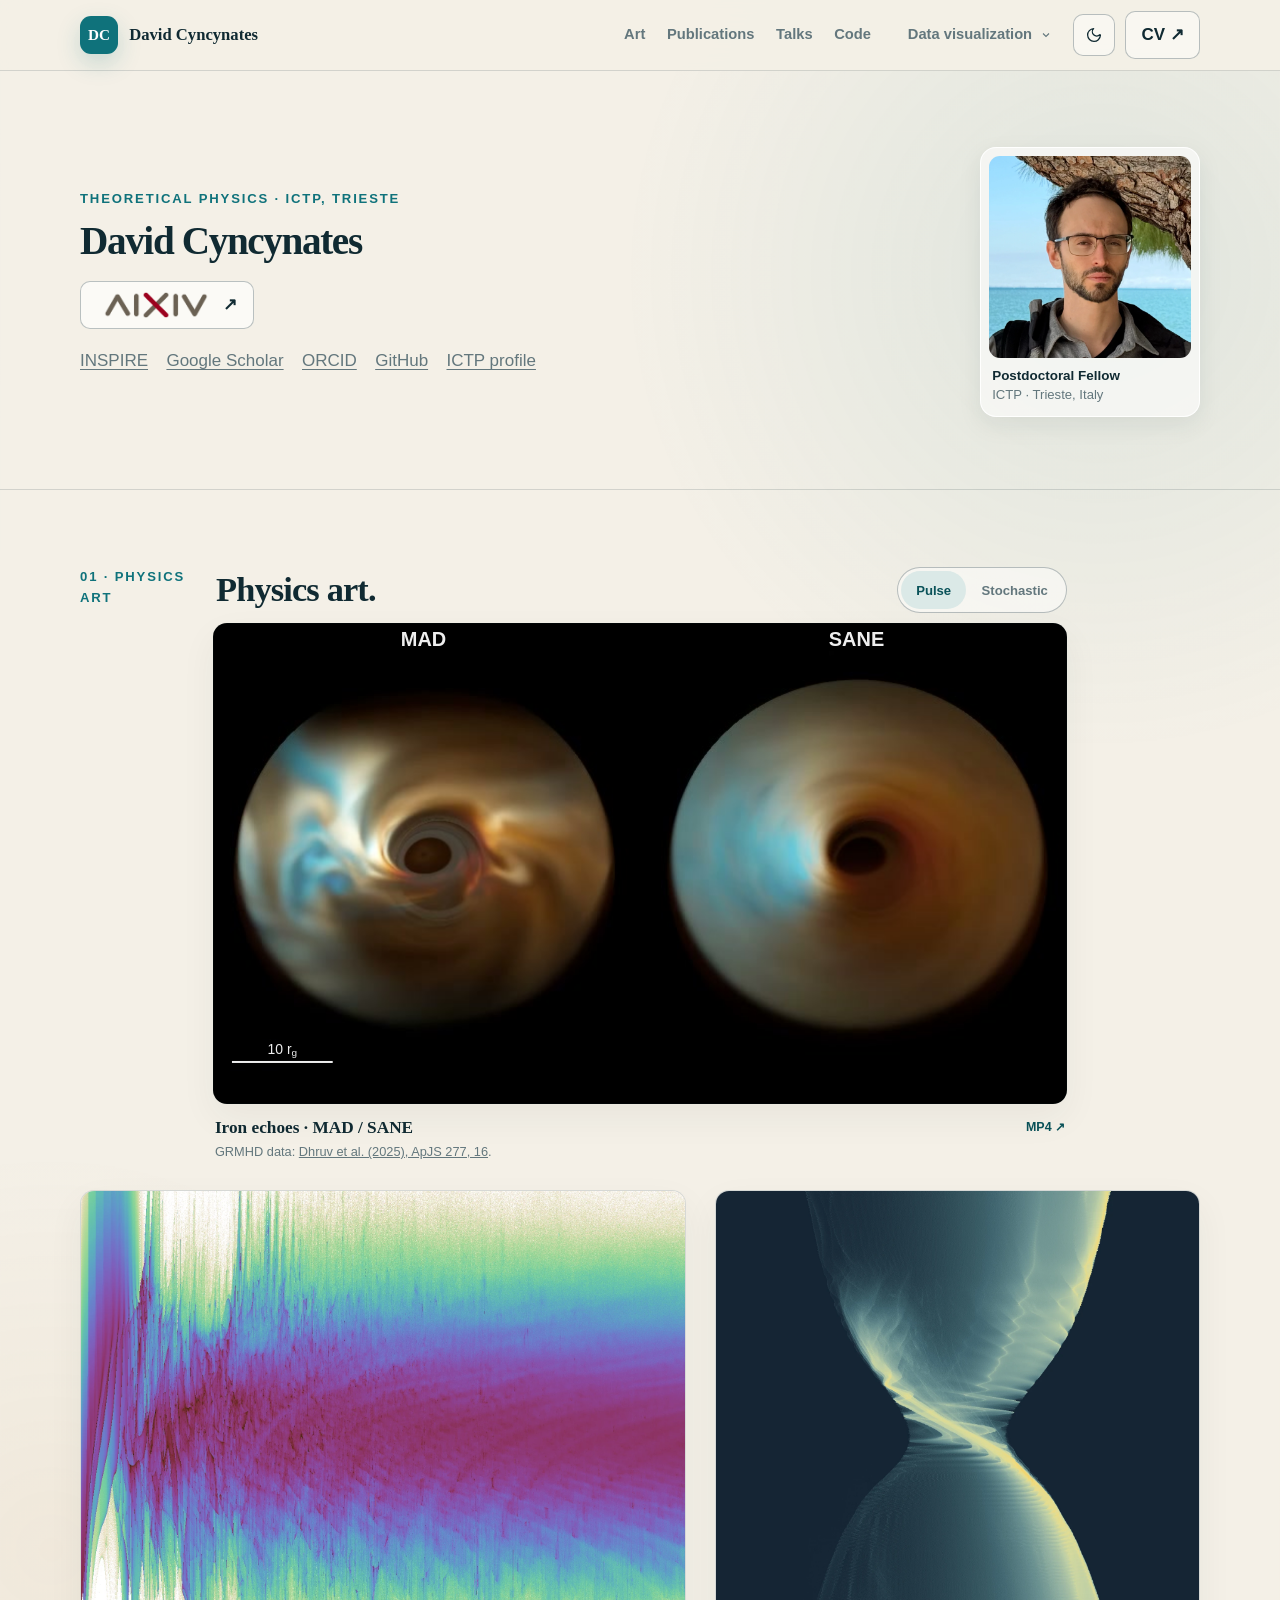
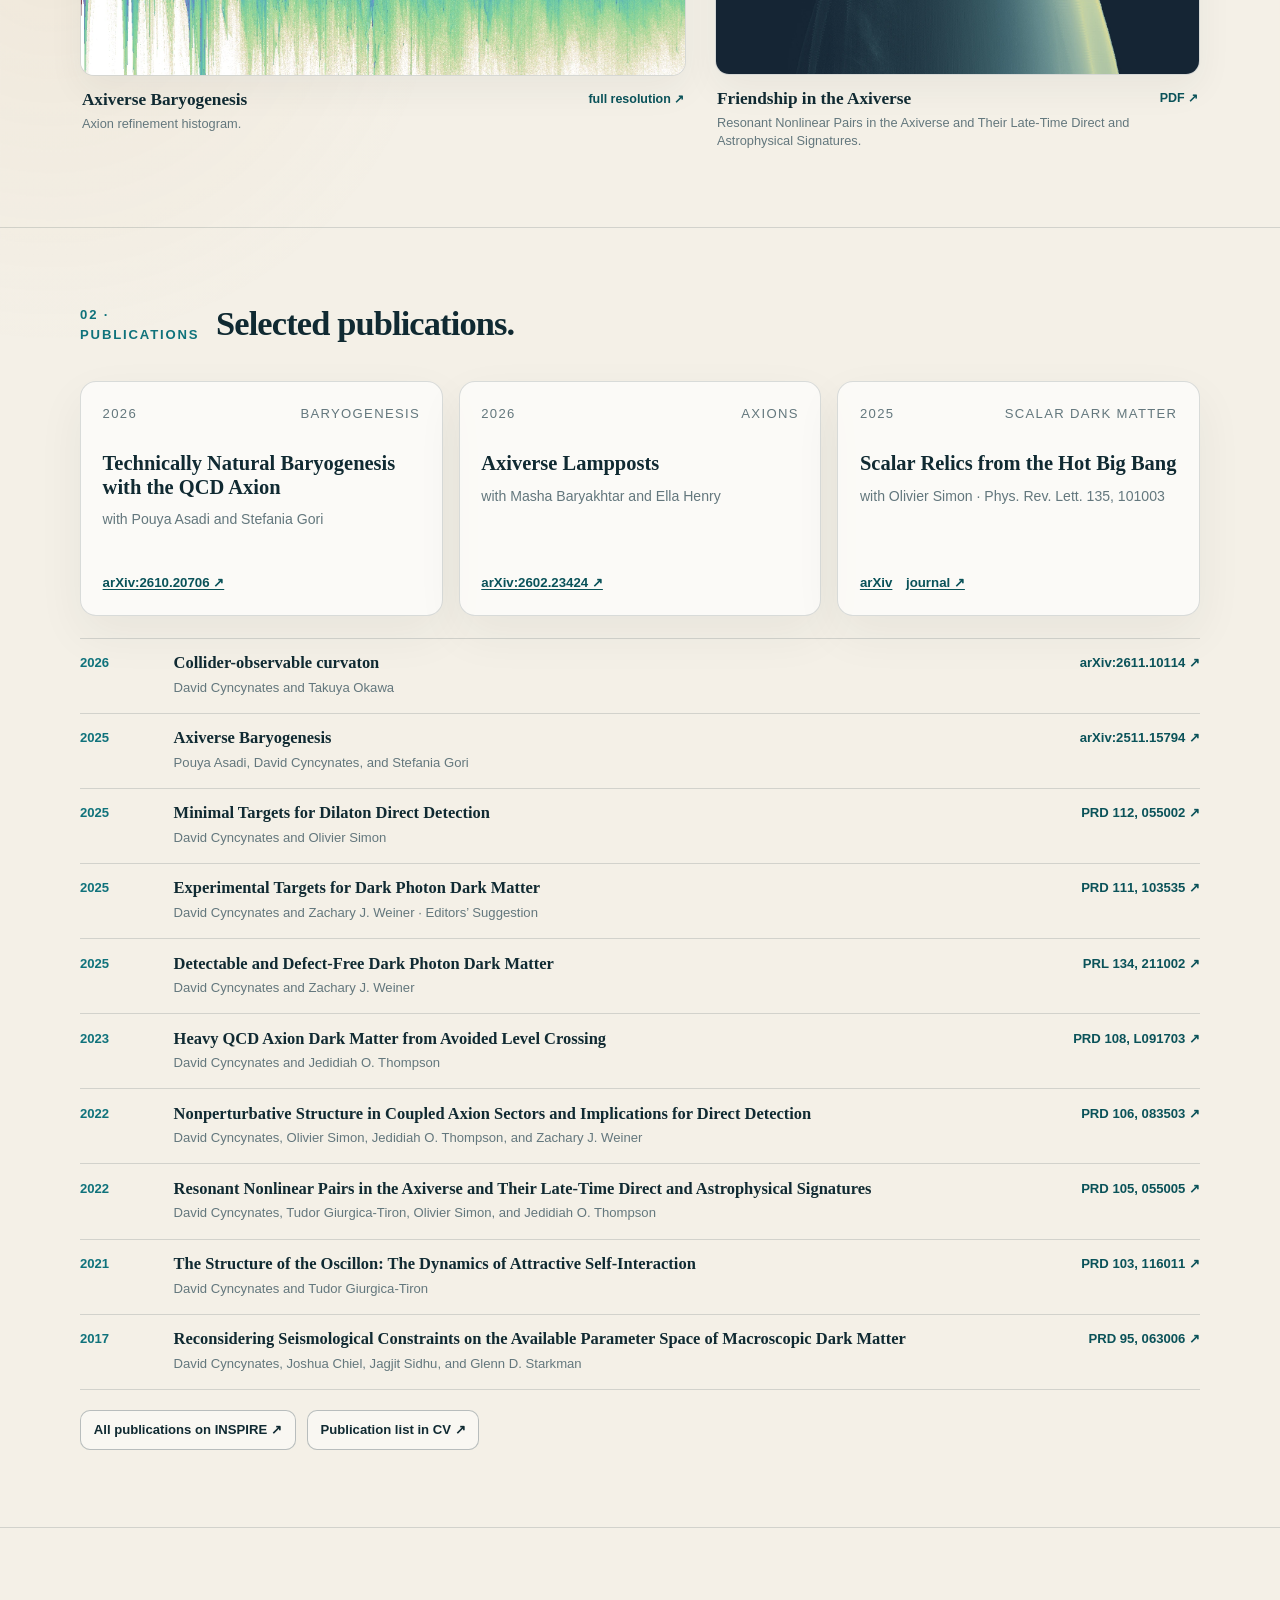
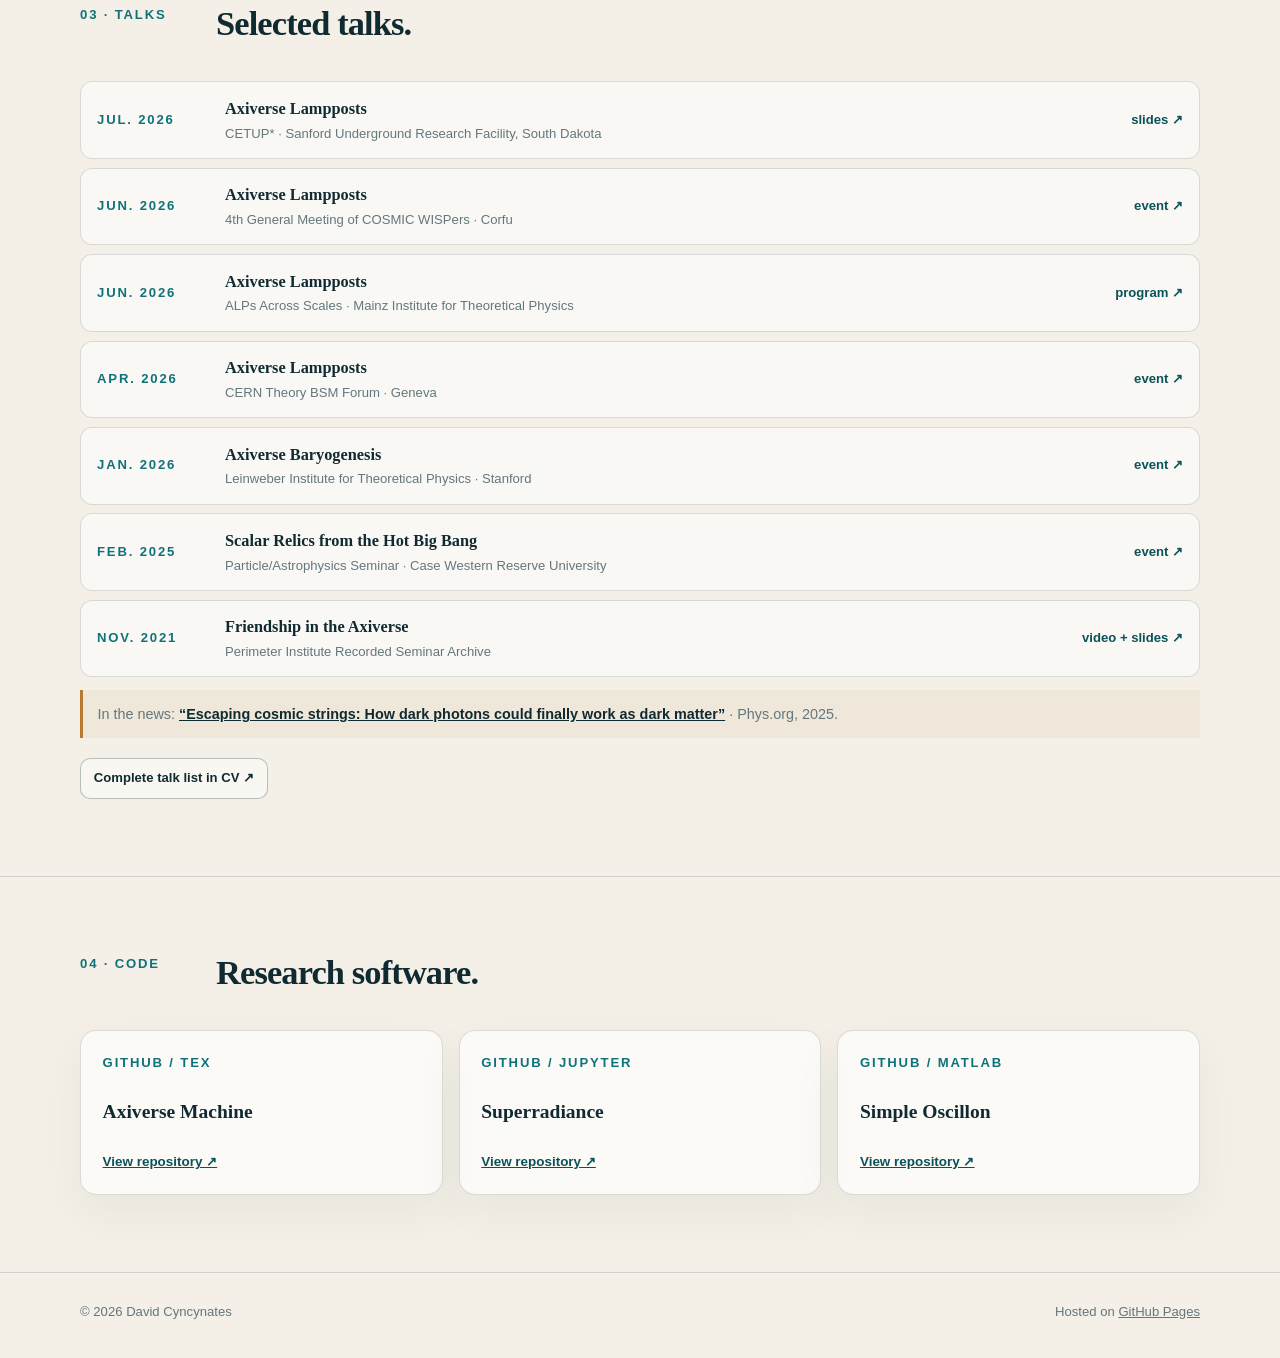
==== commit ae98a67a: "Add Collider-observable curvaton to publications" ====
--- a/index.html
+++ b/index.html
@@ -654,6 +654,11 @@
         </div>
 
         <div class="publication-list" aria-label="Publication list">
+          <article class="publication" data-paper-preview="assets/paper-previews/2611.10114.svg" data-preview-position="50% 20%">
+            <div class="pub-year">2026</div>
+            <div><h3 class="pub-title"><a href="https://arxiv.org/abs/2611.10114" target="_blank" rel="noopener noreferrer">Collider-observable curvaton</a></h3><p class="pub-authors">David Cyncynates and Takuya Okawa</p></div>
+            <a class="journal-link" href="https://arxiv.org/abs/2611.10114" target="_blank" rel="noopener noreferrer">arXiv:2611.10114 ↗</a>
+          </article>
           <article class="publication" data-paper-preview="assets/paper-previews/2511.15794.webp">
             <div class="pub-year">2025</div>
             <div><h3 class="pub-title"><a href="https://arxiv.org/abs/2511.15794" target="_blank" rel="noopener noreferrer">Axiverse Baryogenesis</a></h3><p class="pub-authors">Pouya Asadi, David Cyncynates, and Stefania Gori</p></div>
@@ -835,11 +840,10 @@
           event.preventDefault();
         }
       });
-      menu.addEventListener('focusout', (event) => {
-        if (!menu.contains(event.relatedTarget)) menu.open = false;
-      });
-      menu.querySelectorAll('a').forEach((link) => {
-        link.addEventListener('click', () => { menu.open = false; });
+      // Close only when focus arrives elsewhere. Some browsers blur the
+      // summary before a pointer-activated link receives its click.
+      document.addEventListener('focusin', (event) => {
+        if (!menu.contains(event.target)) menu.open = false;
       });
     })();
 
